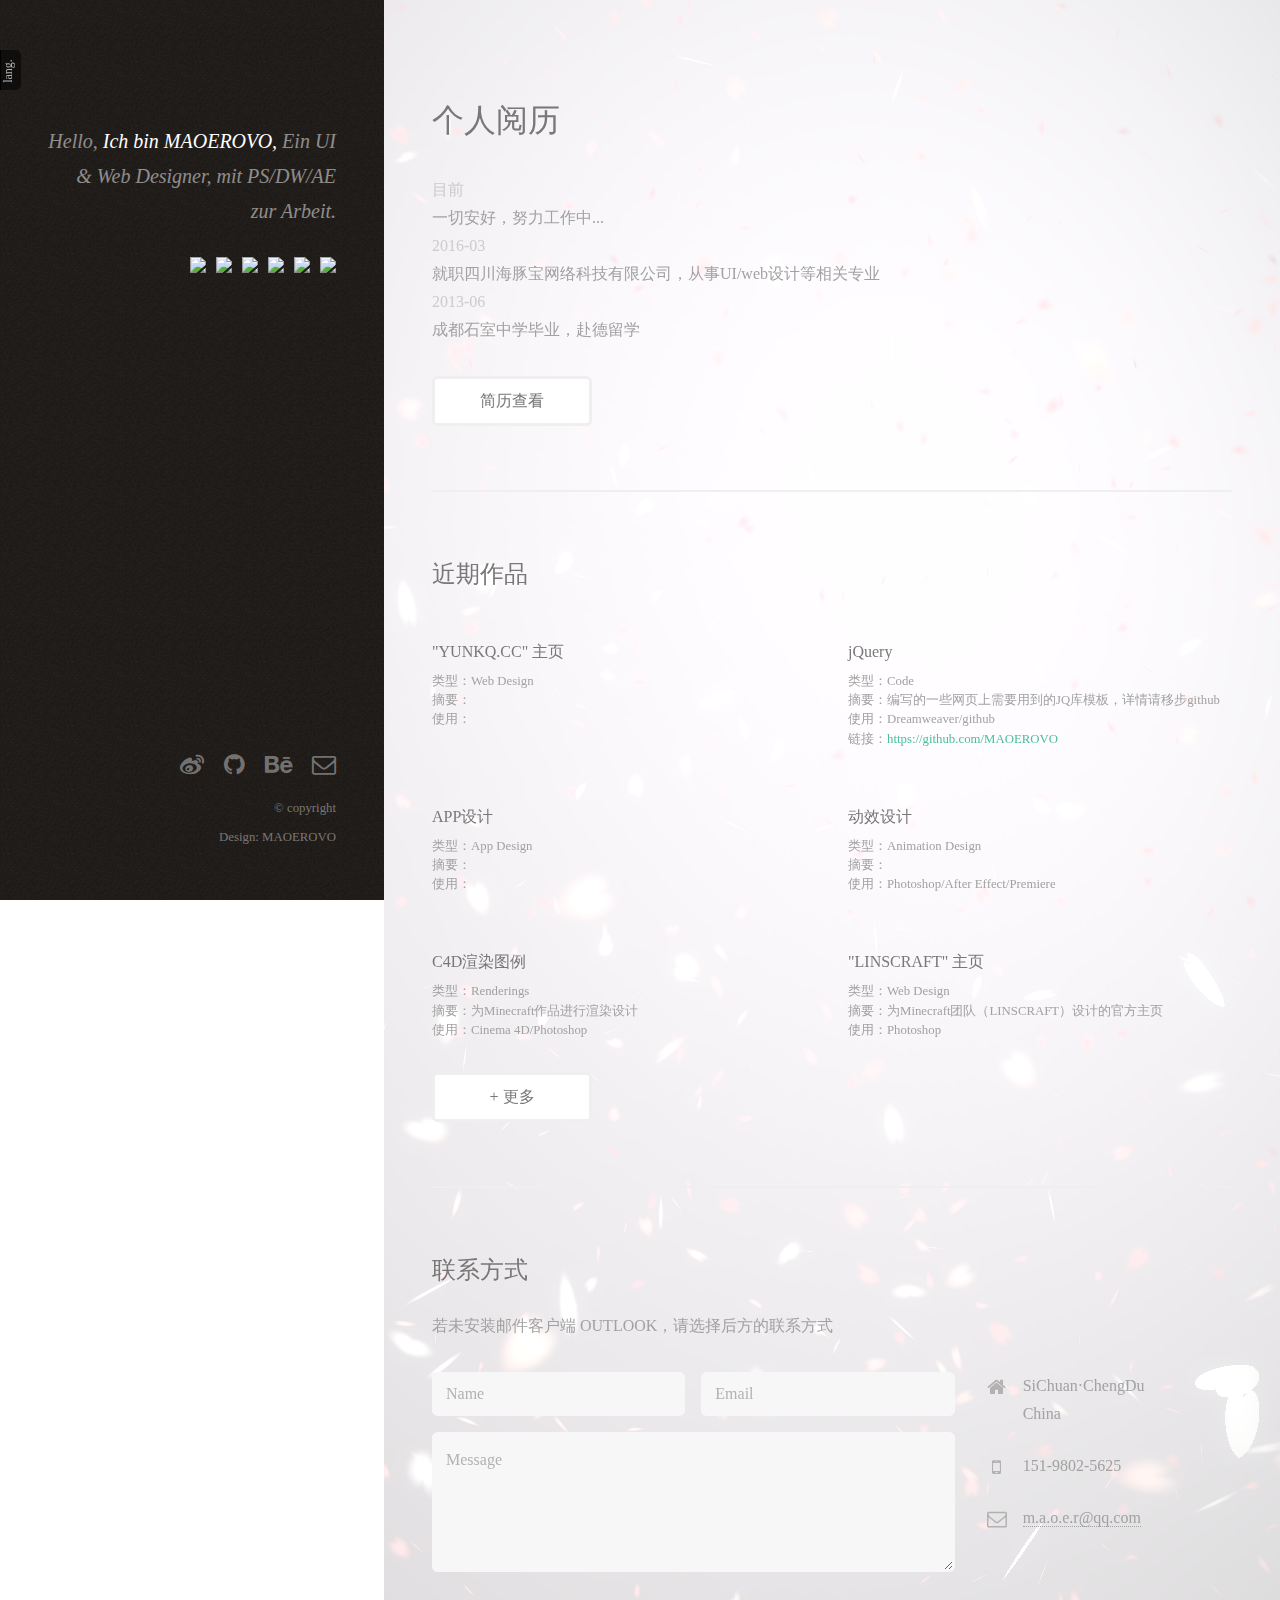
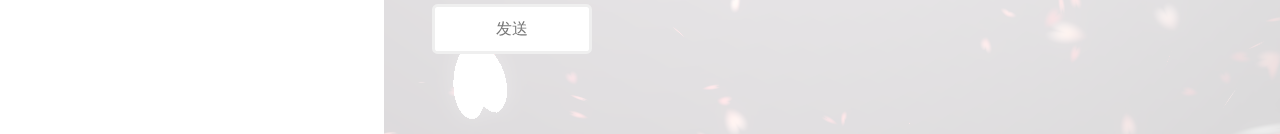
==== index.html @ 19d96850 "加入图片版本号" ====
<!DOCTYPE HTML>
<html>
	<head>
		<title>MAOEROVO</title>
        <meta http-equiv="Content-Type" content="text/html; charset=utf-8" />
        <meta name="description" content="Change OR Die" />
		<meta name="viewport" content="width=device-width, initial-scale=1" />
		<!--[if lte IE 8]><script src="assets/js/ie/html5shiv.js"></script><![endif]-->
		<link rel="stylesheet" href="assets/css/main.css" />
		<!--[if lte IE 8]><link rel="stylesheet" href="assets/css/ie8.css" /><![endif]-->
        <link href="images/favicon.ico" rel="shortcut icon" />

	</head>
	<body id="top">

		<!-- Header -->
			<header id="header" style=" z-index:999;">
				<div class="inner">
                	<div class="language">
                    	<ul>
                        	<li class="chinese"><a class="b-lang-CN">中</a></li>
                        	<li class="deutsch"><a class="b-lang-DE">En</a></li>
                            <p class="lang-p">lang.</p>
                        </ul>
                    </div>
					<a href="#" class="image avatar"><img src="http://omwgiovc7.bkt.clouddn.com/images/avatar.jpg?v=0506" alt="" /></a>
					<h1>
                    <i class="lang-DE">Hello,<br>
                    <strong>Ich bin MAOEROVO,</strong><br>
					Ein UI & Web Designer,<br>
					mit PS/DW/AE zur Arbeit.<br>
                    </i>
                    <i class="lang-CN">你好<br>
                    <strong>我是 MAOEROVO</strong><br>
					UI & Web 设计师<br>
					使用 PS/DW/AE 进行工作<br>
                    </i>
                    	<ul class="icon-ul">
                        	<li class="icon-C4D"><img height="22px" src="http://7xotiy.com1.z0.glb.clouddn.com/images/C4D.png"></li>
                        	<li class="icon-DW"><img height="22px" src="http://7xotiy.com1.z0.glb.clouddn.com/images/adobe_09.jpg"></li>
                        	<li class="icon-DW"><img height="22px" src="http://7xotiy.com1.z0.glb.clouddn.com/images/adobe_07.jpg"></li>
                        	<li class="icon-AE"><img height="22px" src="http://7xotiy.com1.z0.glb.clouddn.com/images/adobe_05.jpg"></li>
                        	<li class="icon-FL"><img height="22px" src="http://7xotiy.com1.z0.glb.clouddn.com/images/adobe_03.jpg"></li>
                        	<li class="icon-PS"><img height="22px" src="http://7xotiy.com1.z0.glb.clouddn.com/images/adobe_15.jpg"></li>
                        </ul>
                    </h1>
				</div>
			</header>

		<!-- Main -->
			<div id="main" style=" z-index:999; overflow:hidden;">
				<!-- One -->
					<section id="one">
						<header class="major">
							<h2>个人阅历</h2>
						</header>
						<p class="P_info"><time>目前</time><br>一切安好，努力工作中...<br><time>2016-03</time><br>就职四川海豚宝网络科技有限公司，从事UI/web设计等相关专业<br><time>2013-06</time><br>成都石室中学毕业，赴德留学</p>
						<ul class="actions">
							<li><a target="CViframe" href="CV/CV.html" class="button" id="CVbtn">简历查看</a></li>
						</ul>
					</section>

				<!-- Two -->
					<section id="two">
						<h2>近期作品</h2>
						<div class="row">
							<article class="6u 12u$(xsmall) work-item">
								<a href="http://omwgiovc7.bkt.clouddn.com/images/fulls/01.jpg?v=0506" class="image fit thumb"><img src="http://omwgiovc7.bkt.clouddn.com/images/thumbs/01.jpg?v=0506" alt="" /></a>
								<h3>"YUNKQ.CC" 主页</h3>
								<p>类型：Web Design</p><p>摘要：</p><p>使用：</p>
							</article>
							<article class="6u$ 12u$(xsmall) work-item">
								<a href="http://omwgiovc7.bkt.clouddn.com/images/fulls/02.jpg?v=0506" class="image fit thumb"><img src="http://omwgiovc7.bkt.clouddn.com/images/thumbs/02.jpg?v=0506" alt="" /></a>
								<h3>jQuery</h3>
								<p>类型：Code</p><p>摘要：编写的一些网页上需要用到的JQ库模板，详情请移步github</p><p>使用：Dreamweaver/github</p><p>链接：<a target="_blank" href="https://github.com/MAOEROVO" style="border:none;">https://github.com/MAOEROVO</a></p>
							</article>
							<article class="6u 12u$(xsmall) work-item">
								<a href="http://omwgiovc7.bkt.clouddn.com/images/fulls/03.jpg?v=0506" class="image fit thumb"><img src="http://omwgiovc7.bkt.clouddn.com/images/thumbs/03.jpg?v=0506" alt="" /></a>
								<h3>APP设计</h3>
								<p>类型：App Design</p><p>摘要：</p><p>使用：</p>
							</article>
							<article class="6u$ 12u$(xsmall) work-item">
								<a href="http://omwgiovc7.bkt.clouddn.com/images/fulls/04.jpg?v=0506" class="image fit thumb"><img src="http://omwgiovc7.bkt.clouddn.com/images/thumbs/04.gif?v=0506" alt="" /></a>
								<h3>动效设计</h3>
								<p>类型：Animation Design</p><p>摘要：</p><p>使用：Photoshop/After Effect/Premiere</p>
							</article>
							<article class="6u 12u$(xsmall) work-item">
								<a href="http://omwgiovc7.bkt.clouddn.com/images/fulls/05.jpg?v=0506" class="image fit thumb"><img src="http://omwgiovc7.bkt.clouddn.com/images/thumbs/05.jpg?v=0506" alt="" /></a>
								<h3>C4D渲染图例</h3>
								<p>类型：Renderings</p><p>摘要：为Minecraft作品进行渲染设计</p><p>使用：Cinema 4D/Photoshop</p>
							</article>
							<article class="6u$ 12u$(xsmall) work-item">
								<a href="http://omwgiovc7.bkt.clouddn.com/images/fulls/06.jpg?v=0506" class="image fit thumb"><img src="http://omwgiovc7.bkt.clouddn.com/images/thumbs/06.jpg?v=0506" alt="" /></a>
								<h3>"LINSCRAFT" 主页</h3>
								<p>类型：Web Design</p><p>摘要：为Minecraft团队（LINSCRAFT）设计的官方主页</p><p>使用：Photoshop</p>
							</article>
						</div>
						<ul class="actions">
							<li><a href="javascript:void(0)" onclick="javascript:alert('功能完善中...')" class="button">+&nbsp;更多</a></li>
						</ul>
					</section>

				<!-- Three -->
					<section id="three">
						<h2>联系方式</h2>
						<p>若未安装邮件客户端 OUTLOOK，请选择后方的联系方式</p>
						<div class="row">
							<div class="8u 12u$(small)">
								<form method="post" action="#">
									<div class="row uniform 50%">
										<div class="6u 12u$(xsmall)"><input type="text" name="name" id="name" placeholder="Name" /></div>
										<div class="6u$ 12u$(xsmall)"><input type="email" name="email" id="email" placeholder="Email" /></div>
										<div class="12u$"><textarea name="message" id="message" placeholder="Message" rows="4"></textarea></div>
									</div>
								</form>
								<ul class="actions">
									<li><input type="submit" onclick="javascript:alert('功能完善中...')" value="发送" /></li>
								</ul>
							</div>
							<div class="4u$ 12u$(small)">
								<ul class="labeled-icons">
									<li>
										<h3 class="icon fa-home"><span class="label">Address</span></h3>
										SiChuan·ChengDu<br />
										China
									</li>
									<li>
										<h3 class="icon fa-mobile"><span class="label">Phone</span></h3>
										151-9802-5625
									</li>
									<li>
										<h3 class="icon fa-envelope-o"><span class="label">Email</span></h3>
                                        <a target="_blank" href="http://mail.qq.com/cgi-bin/qm_share?t=qm_mailme&email=WmNtbm1uamtraBorK3Q5NTc" style="text-decoration:none;">m.a.o.e.r@qq.com</a>
									</li>
								</ul>
							</div>
						</div>
					</section>

				<!-- Four -->
				<!--
					<section id="four">
						<h2>Elements</h2>

						<section>
							<h4>Text</h4>
							<p>This is <b>bold</b> and this is <strong>strong</strong>. This is <i>italic</i> and this is <em>emphasized</em>.
							This is <sup>superscript</sup> text and this is <sub>subscript</sub> text.
							This is <u>underlined</u> and this is code: <code>for (;;) { ... }</code>. Finally, <a href="#">this is a link</a>.</p>
							<hr />
							<header>
								<h4>Heading with a Subtitle</h4>
								<p>Lorem ipsum dolor sit amet nullam id egestas urna aliquam</p>
							</header>
							<p>Nunc lacinia ante nunc ac lobortis. Interdum adipiscing gravida odio porttitor sem non mi integer non faucibus ornare mi ut ante amet placerat aliquet. Volutpat eu sed ante lacinia sapien lorem accumsan varius montes viverra nibh in adipiscing blandit tempus accumsan.</p>
							<header>
								<h5>Heading with a Subtitle</h5>
								<p>Lorem ipsum dolor sit amet nullam id egestas urna aliquam</p>
							</header>
							<p>Nunc lacinia ante nunc ac lobortis. Interdum adipiscing gravida odio porttitor sem non mi integer non faucibus ornare mi ut ante amet placerat aliquet. Volutpat eu sed ante lacinia sapien lorem accumsan varius montes viverra nibh in adipiscing blandit tempus accumsan.</p>
							<hr />
							<h2>Heading Level 2</h2>
							<h3>Heading Level 3</h3>
							<h4>Heading Level 4</h4>
							<h5>Heading Level 5</h5>
							<h6>Heading Level 6</h6>
							<hr />
							<h5>Blockquote</h5>
							<blockquote>Fringilla nisl. Donec accumsan interdum nisi, quis tincidunt felis sagittis eget tempus euismod. Vestibulum ante ipsum primis in faucibus vestibulum. Blandit adipiscing eu felis iaculis volutpat ac adipiscing accumsan faucibus. Vestibulum ante ipsum primis in faucibus lorem ipsum dolor sit amet nullam adipiscing eu felis.</blockquote>
							<h5>Preformatted</h5>
							<pre><code>i = 0;

while (!deck.isInOrder()) {
print 'Iteration ' + i;
deck.shuffle();
i++;
}

print 'It took ' + i + ' iterations to sort the deck.';</code></pre>
						</section>

						<section>
							<h4>Lists</h4>
							<div class="row">
								<div class="6u 12u$(xsmall)">
									<h5>Unordered</h5>
									<ul>
										<li>Dolor pulvinar etiam magna etiam.</li>
										<li>Sagittis adipiscing lorem eleifend.</li>
										<li>Felis enim feugiat dolore viverra.</li>
									</ul>
									<h5>Alternate</h5>
									<ul class="alt">
										<li>Dolor pulvinar etiam magna etiam.</li>
										<li>Sagittis adipiscing lorem eleifend.</li>
										<li>Felis enim feugiat dolore viverra.</li>
									</ul>
								</div>
								<div class="6u$ 12u$(xsmall)">
									<h5>Ordered</h5>
									<ol>
										<li>Dolor pulvinar etiam magna etiam.</li>
										<li>Etiam vel felis at lorem sed viverra.</li>
										<li>Felis enim feugiat dolore viverra.</li>
										<li>Dolor pulvinar etiam magna etiam.</li>
										<li>Etiam vel felis at lorem sed viverra.</li>
										<li>Felis enim feugiat dolore viverra.</li>
									</ol>
									<h5>Icons</h5>
									<ul class="icons">
										<li><a href="#" class="icon fa-twitter"><span class="label">Twitter</span></a></li>
										<li><a href="#" class="icon fa-facebook"><span class="label">Facebook</span></a></li>
										<li><a href="#" class="icon fa-instagram"><span class="label">Instagram</span></a></li>
										<li><a href="#" class="icon fa-github"><span class="label">Github</span></a></li>
										<li><a href="#" class="icon fa-dribbble"><span class="label">Dribbble</span></a></li>
										<li><a href="#" class="icon fa-tumblr"><span class="label">Tumblr</span></a></li>
									</ul>
								</div>
							</div>
							<h5>Actions</h5>
							<ul class="actions">
								<li><a href="#" class="button special">Default</a></li>
								<li><a href="#" class="button">Default</a></li>
							</ul>
							<ul class="actions small">
								<li><a href="#" class="button special small">Small</a></li>
								<li><a href="#" class="button small">Small</a></li>
							</ul>
							<div class="row">
								<div class="6u 12u$(small)">
									<ul class="actions vertical">
										<li><a href="#" class="button special">Default</a></li>
										<li><a href="#" class="button">Default</a></li>
									</ul>
								</div>
								<div class="6u$ 12u$(small)">
									<ul class="actions vertical small">
										<li><a href="#" class="button special small">Small</a></li>
										<li><a href="#" class="button small">Small</a></li>
									</ul>
								</div>
								<div class="6u 12u$(small)">
									<ul class="actions vertical">
										<li><a href="#" class="button special fit">Default</a></li>
										<li><a href="#" class="button fit">Default</a></li>
									</ul>
								</div>
								<div class="6u$ 12u$(small)">
									<ul class="actions vertical small">
										<li><a href="#" class="button special small fit">Small</a></li>
										<li><a href="#" class="button small fit">Small</a></li>
									</ul>
								</div>
							</div>
						</section>

						<section>
							<h4>Table</h4>
							<h5>Default</h5>
							<div class="table-wrapper">
								<table>
									<thead>
										<tr>
											<th>Name</th>
											<th>Description</th>
											<th>Price</th>
										</tr>
									</thead>
									<tbody>
										<tr>
											<td>Item One</td>
											<td>Ante turpis integer aliquet porttitor.</td>
											<td>29.99</td>
										</tr>
										<tr>
											<td>Item Two</td>
											<td>Vis ac commodo adipiscing arcu aliquet.</td>
											<td>19.99</td>
										</tr>
										<tr>
											<td>Item Three</td>
											<td> Morbi faucibus arcu accumsan lorem.</td>
											<td>29.99</td>
										</tr>
										<tr>
											<td>Item Four</td>
											<td>Vitae integer tempus condimentum.</td>
											<td>19.99</td>
										</tr>
										<tr>
											<td>Item Five</td>
											<td>Ante turpis integer aliquet porttitor.</td>
											<td>29.99</td>
										</tr>
									</tbody>
									<tfoot>
										<tr>
											<td colspan="2"></td>
											<td>100.00</td>
										</tr>
									</tfoot>
								</table>
							</div>

							<h5>Alternate</h5>
							<div class="table-wrapper">
								<table class="alt">
									<thead>
										<tr>
											<th>Name</th>
											<th>Description</th>
											<th>Price</th>
										</tr>
									</thead>
									<tbody>
										<tr>
											<td>Item One</td>
											<td>Ante turpis integer aliquet porttitor.</td>
											<td>29.99</td>
										</tr>
										<tr>
											<td>Item Two</td>
											<td>Vis ac commodo adipiscing arcu aliquet.</td>
											<td>19.99</td>
										</tr>
										<tr>
											<td>Item Three</td>
											<td> Morbi faucibus arcu accumsan lorem.</td>
											<td>29.99</td>
										</tr>
										<tr>
											<td>Item Four</td>
											<td>Vitae integer tempus condimentum.</td>
											<td>19.99</td>
										</tr>
										<tr>
											<td>Item Five</td>
											<td>Ante turpis integer aliquet porttitor.</td>
											<td>29.99</td>
										</tr>
									</tbody>
									<tfoot>
										<tr>
											<td colspan="2"></td>
											<td>100.00</td>
										</tr>
									</tfoot>
								</table>
							</div>
						</section>

						<section>
							<h4>Buttons</h4>
							<ul class="actions">
								<li><a href="#" class="button special">Special</a></li>
								<li><a href="#" class="button">Default</a></li>
							</ul>
							<ul class="actions">
								<li><a href="#" class="button big">Big</a></li>
								<li><a href="#" class="button">Default</a></li>
								<li><a href="#" class="button small">Small</a></li>
							</ul>
							<ul class="actions fit">
								<li><a href="#" class="button special fit">Fit</a></li>
								<li><a href="#" class="button fit">Fit</a></li>
							</ul>
							<ul class="actions fit small">
								<li><a href="#" class="button special fit small">Fit + Small</a></li>
								<li><a href="#" class="button fit small">Fit + Small</a></li>
							</ul>
							<ul class="actions">
								<li><a href="#" class="button special icon fa-download">Icon</a></li>
								<li><a href="#" class="button icon fa-download">Icon</a></li>
							</ul>
							<ul class="actions">
								<li><span class="button special disabled">Special</span></li>
								<li><span class="button disabled">Default</span></li>
							</ul>
						</section>

						<section>
							<h4>Form</h4>
							<form method="post" action="#">
								<div class="row uniform 50%">
									<div class="6u 12u$(xsmall)">
										<input type="text" name="demo-name" id="demo-name" value="" placeholder="Name" />
									</div>
									<div class="6u$ 12u$(xsmall)">
										<input type="email" name="demo-email" id="demo-email" value="" placeholder="Email" />
									</div>
									<div class="12u$">
										<div class="select-wrapper">
											<select name="demo-category" id="demo-category">
												<option value="">- Category -</option>
												<option value="1">Manufacturing</option>
												<option value="1">Shipping</option>
												<option value="1">Administration</option>
												<option value="1">Human Resources</option>
											</select>
										</div>
									</div>
									<div class="4u 12u$(small)">
										<input type="radio" id="demo-priority-low" name="demo-priority" checked>
										<label for="demo-priority-low">Low Priority</label>
									</div>
									<div class="4u 12u$(small)">
										<input type="radio" id="demo-priority-normal" name="demo-priority">
										<label for="demo-priority-normal">Normal Priority</label>
									</div>
									<div class="4u$ 12u(small)">
										<input type="radio" id="demo-priority-high" name="demo-priority">
										<label for="demo-priority-high">High Priority</label>
									</div>
									<div class="6u 12u$(small)">
										<input type="checkbox" id="demo-copy" name="demo-copy">
										<label for="demo-copy">Email me a copy of this message</label>
									</div>
									<div class="6u$ 12u$(small)">
										<input type="checkbox" id="demo-human" name="demo-human" checked>
										<label for="demo-human">I am a human and not a robot</label>
									</div>
									<div class="12u$">
										<textarea name="demo-message" id="demo-message" placeholder="Enter your message" rows="6"></textarea>
									</div>
									<div class="12u$">
										<ul class="actions">
											<li><input type="submit" value="Send Message" class="special" /></li>
											<li><input type="reset" value="Reset" /></li>
										</ul>
									</div>
								</div>
							</form>
						</section>

						<section>
							<h4>Image</h4>
							<h5>Fit</h5>
							<div class="box alt">
								<div class="row 50% uniform">
									<div class="12u$"><span class="image fit"><img src="images/fulls/05.jpg" alt="" /></span></div>
									<div class="4u"><span class="image fit"><img src="images/thumbs/01.jpg" alt="" /></span></div>
									<div class="4u"><span class="image fit"><img src="images/thumbs/02.jpg" alt="" /></span></div>
									<div class="4u$"><span class="image fit"><img src="images/thumbs/03.jpg" alt="" /></span></div>
									<div class="4u"><span class="image fit"><img src="images/thumbs/04.jpg" alt="" /></span></div>
									<div class="4u"><span class="image fit"><img src="images/thumbs/05.jpg" alt="" /></span></div>
									<div class="4u$"><span class="image fit"><img src="images/thumbs/06.jpg" alt="" /></span></div>
									<div class="4u"><span class="image fit"><img src="images/thumbs/03.jpg" alt="" /></span></div>
									<div class="4u"><span class="image fit"><img src="images/thumbs/02.jpg" alt="" /></span></div>
									<div class="4u$"><span class="image fit"><img src="images/thumbs/01.jpg" alt="" /></span></div>
								</div>
							</div>
							<h5>Left &amp; Right</h5>
							<p><span class="image left"><img src="images/avatar.jpg" alt="" /></span>Fringilla nisl. Donec accumsan interdum nisi, quis tincidunt felis sagittis eget. tempus euismod. Vestibulum ante ipsum primis in faucibus vestibulum. Blandit adipiscing eu felis iaculis volutpat ac adipiscing accumsan eu faucibus. Integer ac pellentesque praesent tincidunt felis sagittis eget. tempus euismod. Vestibulum ante ipsum primis in faucibus vestibulum. Blandit adipiscing eu felis iaculis volutpat ac adipiscing accumsan eu faucibus. Integer ac pellentesque praesent. Donec accumsan interdum nisi, quis tincidunt felis sagittis eget. tempus euismod. Vestibulum ante ipsum primis in faucibus vestibulum. Blandit adipiscing eu felis iaculis volutpat ac adipiscing accumsan eu faucibus. Integer ac pellentesque praesent tincidunt felis sagittis eget. tempus euismod. Vestibulum ante ipsum primis in faucibus vestibulum. Blandit adipiscing eu felis iaculis volutpat ac adipiscing accumsan eu faucibus. Integer ac pellentesque praesent.</p>
							<p><span class="image right"><img src="images/avatar.jpg" alt="" /></span>Fringilla nisl. Donec accumsan interdum nisi, quis tincidunt felis sagittis eget. tempus euismod. Vestibulum ante ipsum primis in faucibus vestibulum. Blandit adipiscing eu felis iaculis volutpat ac adipiscing accumsan eu faucibus. Integer ac pellentesque praesent tincidunt felis sagittis eget. tempus euismod. Vestibulum ante ipsum primis in faucibus vestibulum. Blandit adipiscing eu felis iaculis volutpat ac adipiscing accumsan eu faucibus. Integer ac pellentesque praesent. Donec accumsan interdum nisi, quis tincidunt felis sagittis eget. tempus euismod. Vestibulum ante ipsum primis in faucibus vestibulum. Blandit adipiscing eu felis iaculis volutpat ac adipiscing accumsan eu faucibus. Integer ac pellentesque praesent tincidunt felis sagittis eget. tempus euismod. Vestibulum ante ipsum primis in faucibus vestibulum. Blandit adipiscing eu felis iaculis volutpat ac adipiscing accumsan eu faucibus. Integer ac pellentesque praesent.</p>
						</section>

					</section>
				-->
				<canvas id="sakura" style=" opacity:0.2; position:fixed; top:0; left:0; z-index:-50"></canvas>            
			</div>

		<!-- Footer -->
			<footer id="footer">
				<div class="inner">
					<ul class="icons">
						<li><a target="_blank" href="http://weibo.com/maoerovo?from=profile&wvr=6&is_all=1" class="icon fa-weibo"><span class="label">Twitter</span></a></li>
						<li><a target="_blank" href="https://github.com/MAOEROVO" class="icon fa-github"><span class="label">Github</span></a></li>
						<li><a target="_blank" href="https://www.behance.net/maoer_OvO" class="icon fa-behance"><span class="label">Behance</span></a></li>
						<li><a target="_blank" href="http://mail.qq.com/cgi-bin/qm_share?t=qm_mailme&email=WmNtbm1uamtraBorK3Q5NTc" class="icon fa-envelope-o"><span class="label">Email</span></a></li>
					</ul>
					<ul class="copyright">
						<li>&copy; copyright</li><li>Design: MAOEROVO</li>
					</ul>
				</div>
			</footer>
            
       	<!-- CV -->
            <div id="CV" style=" display:none; position:fixed; overflow:hidden; top:0; left:50%; transform:translateX(-50%); height:100%;; width:1288px; z-index:-9999998;">
           		<iframe name="CViframe" style=" width:1288px; height:100%; overflow:hidden;"></iframe>
            </div>
			<div id="blackboard" style=" display:none; width:100%; height:100%; position:fixed; left:0px; top:0px; background:rgba(0,0,0,0.8); z-index:9999997"></div>
			<a id="CVclose" class="fa fa-close" style=" display:none; position:fixed; right:10px; top:10px; height:40px; width:40px; font-size:36px; z-index:9999999; cursor:pointer; border:none;"></a>
            
<script src="js/jquery.min.js"></script>
<!-- sakura shader -->
<script id="sakura_point_vsh" type="x-shader/x_vertex">
//樱花
uniform mat4 uProjection;
uniform mat4 uModelview;
uniform vec3 uResolution;
uniform vec3 uOffset;
uniform vec3 uDOF;  //x:focus distance, y:focus radius, z:max radius
uniform vec3 uFade; //x:start distance, y:half distance, z:near fade start

attribute vec3 aPosition;
attribute vec3 aEuler;
attribute vec2 aMisc; //x:size, y:fade

varying vec3 pposition;
varying float psize;
varying float palpha;
varying float pdist;

//varying mat3 rotMat;
varying vec3 normX;
varying vec3 normY;
varying vec3 normZ;
varying vec3 normal;

varying float diffuse;
varying float specular;
varying float rstop;
varying float distancefade;

void main(void) {
    // Projection is based on vertical angle
    vec4 pos = uModelview * vec4(aPosition + uOffset, 1.0);
    gl_Position = uProjection * pos;
    gl_PointSize = aMisc.x * uProjection[1][1] / -pos.z * uResolution.y * 0.5;

    pposition = pos.xyz;
    psize = aMisc.x;
    pdist = length(pos.xyz);
    palpha = smoothstep(0.0, 1.0, (pdist - 0.1) / uFade.z);

    vec3 elrsn = sin(aEuler);
    vec3 elrcs = cos(aEuler);
    mat3 rotx = mat3(
        1.0, 0.0, 0.0,
        0.0, elrcs.x, elrsn.x,
        0.0, -elrsn.x, elrcs.x
    );
    mat3 roty = mat3(
        elrcs.y, 0.0, -elrsn.y,
        0.0, 1.0, 0.0,
        elrsn.y, 0.0, elrcs.y
    );
    mat3 rotz = mat3(
        elrcs.z, elrsn.z, 0.0, 
        -elrsn.z, elrcs.z, 0.0,
        0.0, 0.0, 1.0
    );
    mat3 rotmat = rotx * roty * rotz;
    normal = rotmat[2];

    mat3 trrotm = mat3(
        rotmat[0][0], rotmat[1][0], rotmat[2][0],
        rotmat[0][1], rotmat[1][1], rotmat[2][1],
        rotmat[0][2], rotmat[1][2], rotmat[2][2]
    );
    normX = trrotm[0];
    normY = trrotm[1];
    normZ = trrotm[2];

    const vec3 lit = vec3(0.6917144638660746, 0.6917144638660746, -0.20751433915982237);

    float tmpdfs = dot(lit, normal);
    if(tmpdfs < 0.0) {
        normal = -normal;
        tmpdfs = dot(lit, normal);
    }
    diffuse = 0.4 + tmpdfs;

    vec3 eyev = normalize(-pos.xyz);
    if(dot(eyev, normal) > 0.0) {
        vec3 hv = normalize(eyev + lit);
        specular = pow(max(dot(hv, normal), 0.0), 20.0);
    }
    else {
        specular = 0.0;
    }

    rstop = clamp((abs(pdist - uDOF.x) - uDOF.y) / uDOF.z, 0.0, 1.0);
    rstop = pow(rstop, 0.5);
    //-0.69315 = ln(0.5)
    distancefade = min(1.0, exp((uFade.x - pdist) * 0.69315 / uFade.y));
}
</script>
<script id="sakura_point_fsh" type="x-shader/x_fragment">
#ifdef GL_ES
//precision mediump float;
precision highp float;
#endif

uniform vec3 uDOF;  //x:focus distance, y:focus radius, z:max radius
uniform vec3 uFade; //x:start distance, y:half distance, z:near fade start

const vec3 fadeCol = vec3(0.08, 0.03, 0.06);

varying vec3 pposition;
varying float psize;
varying float palpha;
varying float pdist;

//varying mat3 rotMat;
varying vec3 normX;
varying vec3 normY;
varying vec3 normZ;
varying vec3 normal;

varying float diffuse;
varying float specular;
varying float rstop;
varying float distancefade;

float ellipse(vec2 p, vec2 o, vec2 r) {
    vec2 lp = (p - o) / r;
    return length(lp) - 1.0;
}

void main(void) {
    vec3 p = vec3(gl_PointCoord - vec2(0.5, 0.5), 0.0) * 2.0;
    vec3 d = vec3(0.0, 0.0, -1.0);
    float nd = normZ.z; //dot(-normZ, d);
    if(abs(nd) < 0.0001) discard;

    float np = dot(normZ, p);
    vec3 tp = p + d * np / nd;
    vec2 coord = vec2(dot(normX, tp), dot(normY, tp));

    //angle = 15 degree
    const float flwrsn = 0.28819045102521;
    const float flwrcs = 0.965925826289068;
    mat2 flwrm = mat2(flwrcs, -flwrsn, flwrsn, flwrcs);
    vec2 flwrp = vec2(abs(coord.x), coord.y) * flwrm;

    float r;
    if(flwrp.x < 0.0) {
        r = ellipse(flwrp, vec2(0.065, 0.024) * 0.5, vec2(0.36, 0.96) * 0.5);
    }
    else {
        r = ellipse(flwrp, vec2(0.065, 0.024) * 0.5, vec2(0.58, 0.96) * 0.5);
    }

    if(r > rstop) discard;
	//花瓣颜色
    vec3 col = mix(vec3(1.0, 0.9, 0.75), vec3(1.0, 0.9, 0.87), r);
    float grady = mix(0.0, 1.0, pow(coord.y * 0.5 + 0.5, 0.35));
    col *= vec3(3.0, grady, grady);
    col *= mix(0.9, 1.0, pow(abs(coord.x), 1.0));
    col = col * diffuse + specular;

    col = mix(fadeCol, col, distancefade);

    float alpha = (rstop > 0.001)? (0.5 - r / (rstop * 2.0)) : 1.0;
    alpha = smoothstep(0.0, 1.0, alpha) * palpha;

    gl_FragColor = vec4(col * 3.0, alpha);
}
</script>
<!-- effects -->
<script id="fx_common_vsh" type="x-shader/x_vertex">
uniform vec3 uResolution;
attribute vec2 aPosition;

varying vec2 texCoord;
varying vec2 screenCoord;

void main(void) {
    gl_Position = vec4(aPosition, 0.0, 1.0);
    texCoord = aPosition.xy * 0.5 + vec2(0.5, 0.5);
    screenCoord = aPosition.xy * vec2(uResolution.z, 1.0);
}
</script>
<script id="bg_fsh" type="x-shader/x_fragment">
#ifdef GL_ES
//precision mediump float;
precision highp float;
#endif

uniform vec2 uTimes;

varying vec2 texCoord;
varying vec2 screenCoord;

void main(void) {
    vec3 col;
    float c;
    vec2 tmpv = texCoord * vec2(0.8, 1.0) - vec2(0.95, 1.0);
    c = exp(-pow(length(tmpv) * 1.2, 2.0));
    col = mix(vec3(0.05, 0.0, 0.03), vec3(0.96,0.91, 1.0) * 1.5, c);
    gl_FragColor = vec4(col * 0.5, 1.0);
}
</script>
<script id="fx_brightbuf_fsh" type="x-shader/x_fragment">
#ifdef GL_ES
//precision mediump float;
precision highp float;
#endif
uniform sampler2D uSrc;
uniform vec2 uDelta;

varying vec2 texCoord;
varying vec2 screenCoord;

void main(void) {
    vec4 col = texture2D(uSrc, texCoord);
    gl_FragColor = vec4(col.rgb * 2.0 - vec3(0.5), 1.0);
}
</script>
<script id="fx_dirblur_r4_fsh" type="x-shader/x_fragment">
#ifdef GL_ES
//precision mediump float;
precision highp float;
#endif
uniform sampler2D uSrc;
uniform vec2 uDelta;
uniform vec4 uBlurDir; //dir(x, y), stride(z, w)

varying vec2 texCoord;
varying vec2 screenCoord;

void main(void) {
    vec4 col = texture2D(uSrc, texCoord);
    col = col + texture2D(uSrc, texCoord + uBlurDir.xy * uDelta);
    col = col + texture2D(uSrc, texCoord - uBlurDir.xy * uDelta);
    col = col + texture2D(uSrc, texCoord + (uBlurDir.xy + uBlurDir.zw) * uDelta);
    col = col + texture2D(uSrc, texCoord - (uBlurDir.xy + uBlurDir.zw) * uDelta);
    gl_FragColor = col / 7.5;
}
</script>
<!-- effect fragment shader template -->
<script id="fx_common_fsh" type="x-shader/x_fragment">
#ifdef GL_ES
//precision mediump float;
precision highp float;
#endif
uniform sampler2D uSrc;
uniform vec2 uDelta;

varying vec2 texCoord;
varying vec2 screenCoord;

void main(void) {
    gl_FragColor = texture2D(uSrc, texCoord);
}
</script>
<!-- post processing -->
<script id="pp_final_vsh" type="x-shader/x_vertex">
uniform vec3 uResolution;
attribute vec2 aPosition;
varying vec2 texCoord;
varying vec2 screenCoord;
void main(void) {
    gl_Position = vec4(aPosition, 0.0, 1.0);
    texCoord = aPosition.xy * 0.5 + vec2(0.5, 0.5);
    screenCoord = aPosition.xy * vec2(uResolution.z, 1.0);
}
</script>
<script id="pp_final_fsh" type="x-shader/x_fragment">
#ifdef GL_ES
//precision mediump float;
precision highp float;
#endif
uniform sampler2D uSrc;
uniform sampler2D uBloom;
uniform vec2 uDelta;
varying vec2 texCoord;
varying vec2 screenCoord;
void main(void) {
    vec4 srccol = texture2D(uSrc, texCoord) * 2.0;
    vec4 bloomcol = texture2D(uBloom, texCoord);
    vec4 col;
    col = srccol + bloomcol * (vec4(1.0) + srccol);
    col *= smoothstep(1.0, 0.0, pow(length((texCoord - vec2(0.5)) * 2.0), 1.2) * 0.5);
    col = pow(col, vec4(0.45454545454545)); //(1.0 / 2.2)

    gl_FragColor = vec4(col.rgb, 1.0);
    gl_FragColor.a = 1.0;
}
</script>
  <script src="js/index.js"></script>

		<!-- Scripts -->
			<script src="assets/js/jquery.poptrox.min.js"></script>
			<script src="assets/js/skel.min.js"></script>
			<script src="assets/js/util.js"></script>
			<!--[if lte IE 8]><script src="assets/js/ie/respond.min.js"></script><![endif]-->
			<script src="assets/js/main.js"></script>
			<script src="js/language.js"></script>
			<script src="js/CV.js"></script>
</body>
</html>
---- assets/css/main.css ----
@import url("font-awesome.min.css");
@import url("https://fonts.googleapis.com/css?family=Source+Sans+Pro:400,400italic");

/*
	Strata by HTML5 UP
	html5up.net | @ajlkn
	Free for personal and commercial use under the CCA 3.0 license (html5up.net/license)
*/

/* Reset */

	html, body, div, span, applet, object, iframe, h1, h2, h3, h4, h5, h6, p, blockquote, pre, a, abbr, acronym, address, big, cite, code, del, dfn, em, img, ins, kbd, q, s, samp, small, strike, strong, sub, sup, tt, var, b, u, i, center, dl, dt, dd, ol, ul, li, fieldset, form, label, legend, table, caption, tbody, tfoot, thead, tr, th, td, article, aside, canvas, details, embed, figure, figcaption, footer, header, hgroup, menu, nav, output, ruby, section, summary, time, mark, audio, video{
		margin: 0;
		padding: 0;
		border: 0;
		font-size: 100%;
		font: inherit;
		vertical-align: baseline;
		font-family:"微软雅黑";
	}

	article, aside, details, figcaption, figure, footer, header, hgroup, menu, nav, section {
		display: block;
	}

	body {
		line-height: 1;
	}

	ol, ul {
		list-style: none;
	}

	blockquote, q {
		quotes: none;
	}

	blockquote:before, blockquote:after, q:before, q:after {
		content: '';
		content: none;
	}

	table {
		border-collapse: collapse;
		border-spacing: 0;
	}

	body {
		-webkit-text-size-adjust: none;
	}

/* Box Model */

	*, *:before, *:after {
		-moz-box-sizing: border-box;
		-webkit-box-sizing: border-box;
		box-sizing: border-box;
	}

/* Containers */

	.container {
		margin-left: auto;
		margin-right: auto;
	}

	.container.\31 25\25 {
		width: 100%;
		max-width: 1200px;
		min-width: 960px;
	}

	.container.\37 5\25 {
		width: 720px;
	}

	.container.\35 0\25 {
		width: 480px;
	}

	.container.\32 5\25 {
		width: 240px;
	}

	.container {
		width: 960px;
	}

	@media screen and (max-width: 1800px) {

		.container.\31 25\25 {
			width: 100%;
			max-width: 1200px;
			min-width: 960px;
		}

		.container.\37 5\25 {
			width: 720px;
		}

		.container.\35 0\25 {
			width: 480px;
		}

		.container.\32 5\25 {
			width: 240px;
		}

		.container {
			width: 960px;
		}

	}

	@media screen and (max-width: 1280px) {

		.container.\31 25\25 {
			width: 100%;
			max-width: 1200px;
			min-width: 960px;
		}

		.container.\37 5\25 {
			width: 720px;
		}

		.container.\35 0\25 {
			width: 480px;
		}

		.container.\32 5\25 {
			width: 240px;
		}

		.container {
			width: 960px;
		}

	}

	@media screen and (max-width: 980px) {

		.container.\31 25\25 {
			width: 100%;
			max-width: 1200px;
			min-width: 960px;
		}

		.container.\37 5\25 {
			width: 720px;
		}

		.container.\35 0\25 {
			width: 480px;
		}

		.container.\32 5\25 {
			width: 240px;
		}

		.container {
			width: 960px;
		}

	}

	@media screen and (max-width: 736px) {

		.container.\31 25\25 {
			width: 100%;
			max-width: 1200px;
			min-width: 960px;
		}

		.container.\37 5\25 {
			width: 720px;
		}

		.container.\35 0\25 {
			width: 480px;
		}

		.container.\32 5\25 {
			width: 240px;
		}

		.container {
			width: 960px;
		}

	}

	@media screen and (max-width: 480px) {

		.container.\31 25\25 {
			width: 100%;
			max-width: 1200px;
			min-width: 960px;
		}

		.container.\37 5\25 {
			width: 720px;
		}

		.container.\35 0\25 {
			width: 480px;
		}

		.container.\32 5\25 {
			width: 240px;
		}

		.container {
			width: 960px;
		}

	}

/* Grid */

	.row {
		border-bottom: solid 1px transparent;
		-moz-box-sizing: border-box;
		-webkit-box-sizing: border-box;
		box-sizing: border-box;
	}

	.row > * {
		float: left;
		-moz-box-sizing: border-box;
		-webkit-box-sizing: border-box;
		box-sizing: border-box;
	}
	.row article>p{ text-indent:-3em; padding-left:3em;}

	.row:after, .row:before {
		content: '';
		display: block;
		clear: both;
		height: 0;
	}

	.row.uniform > * > :first-child {
		margin-top: 0;
	}

	.row.uniform > * > :last-child {
		margin-bottom: 0;
	}

	.row.\30 \25 > * {
		padding: 0 0 0 0em;
	}

	.row.\30 \25 {
		margin: 0 0 -1px 0em;
	}

	.row.uniform.\30 \25 > * {
		padding: 0em 0 0 0em;
	}

	.row.uniform.\30 \25 {
		margin: 0em 0 -1px 0em;
	}

	.row > * {
		padding: 0 0 0 2.5em;
	}

	.row {
		margin: 0 0 -1px -2.5em;
	}

	.row.uniform > * {
		padding: 2.5em 0 0 2.5em;
	}

	.row.uniform {
		margin: -2.5em 0 -1px -2.5em;
	}

	.row.\32 00\25 > * {
		padding: 0 0 0 5em;
	}

	.row.\32 00\25 {
		margin: 0 0 -1px -5em;
	}

	.row.uniform.\32 00\25 > * {
		padding: 5em 0 0 5em;
	}

	.row.uniform.\32 00\25 {
		margin: -5em 0 -1px -5em;
	}

	.row.\31 50\25 > * {
		padding: 0 0 0 3.75em;
	}

	.row.\31 50\25 {
		margin: 0 0 -1px -3.75em;
	}

	.row.uniform.\31 50\25 > * {
		padding: 3.75em 0 0 3.75em;
	}

	.row.uniform.\31 50\25 {
		margin: -3.75em 0 -1px -3.75em;
	}

	.row.\35 0\25 > * {
		padding: 0 0 0 1.25em;
	}

	.row.\35 0\25 {
		margin: 0 0 -1px -1.25em;
	}

	.row.uniform.\35 0\25 > * {
		padding: 1.25em 0 0 1.25em;
	}

	.row.uniform.\35 0\25 {
		margin: -1.25em 0 -1px -1.25em;
	}

	.row.\32 5\25 > * {
		padding: 0 0 0 0.625em;
	}

	.row.\32 5\25 {
		margin: 0 0 -1px -0.625em;
	}

	.row.uniform.\32 5\25 > * {
		padding: 0.625em 0 0 0.625em;
	}

	.row.uniform.\32 5\25 {
		margin: -0.625em 0 -1px -0.625em;
	}

	.\31 2u, .\31 2u\24 {
		width: 100%;
		clear: none;
		margin-left: 0;
	}

	.\31 1u, .\31 1u\24 {
		width: 91.6666666667%;
		clear: none;
		margin-left: 0;
	}

	.\31 0u, .\31 0u\24 {
		width: 83.3333333333%;
		clear: none;
		margin-left: 0;
	}

	.\39 u, .\39 u\24 {
		width: 75%;
		clear: none;
		margin-left: 0;
	}

	.\38 u, .\38 u\24 {
		width: 66.6666666667%;
		clear: none;
		margin-left: 0;
	}

	.\37 u, .\37 u\24 {
		width: 58.3333333333%;
		clear: none;
		margin-left: 0;
	}

	.\36 u, .\36 u\24 {
		width: 50%;
		clear: none;
		margin-left: 0;
	}

	.\35 u, .\35 u\24 {
		width: 41.6666666667%;
		clear: none;
		margin-left: 0;
	}

	.\34 u, .\34 u\24 {
		width: 33.3333333333%;
		clear: none;
		margin-left: 0;
	}

	.\33 u, .\33 u\24 {
		width: 25%;
		clear: none;
		margin-left: 0;
	}

	.\32 u, .\32 u\24 {
		width: 16.6666666667%;
		clear: none;
		margin-left: 0;
	}

	.\31 u, .\31 u\24 {
		width: 8.3333333333%;
		clear: none;
		margin-left: 0;
	}

	.\31 2u\24 + *,
	.\31 1u\24 + *,
	.\31 0u\24 + *,
	.\39 u\24 + *,
	.\38 u\24 + *,
	.\37 u\24 + *,
	.\36 u\24 + *,
	.\35 u\24 + *,
	.\34 u\24 + *,
	.\33 u\24 + *,
	.\32 u\24 + *,
	.\31 u\24 + * {
		clear: left;
	}

	.\-11u {
		margin-left: 91.66667%;
	}

	.\-10u {
		margin-left: 83.33333%;
	}

	.\-9u {
		margin-left: 75%;
	}

	.\-8u {
		margin-left: 66.66667%;
	}

	.\-7u {
		margin-left: 58.33333%;
	}

	.\-6u {
		margin-left: 50%;
	}

	.\-5u {
		margin-left: 41.66667%;
	}

	.\-4u {
		margin-left: 33.33333%;
	}

	.\-3u {
		margin-left: 25%;
	}

	.\-2u {
		margin-left: 16.66667%;
	}

	.\-1u {
		margin-left: 8.33333%;
	}

	@media screen and (max-width: 1800px) {

		.row > * {
			padding: 0 0 0 2.5em;
		}

		.row {
			margin: 0 0 -1px -2.5em;
		}

		.row.uniform > * {
			padding: 2.5em 0 0 2.5em;
		}

		.row.uniform {
			margin: -2.5em 0 -1px -2.5em;
		}

		.row.\32 00\25 > * {
			padding: 0 0 0 5em;
		}

		.row.\32 00\25 {
			margin: 0 0 -1px -5em;
		}

		.row.uniform.\32 00\25 > * {
			padding: 5em 0 0 5em;
		}

		.row.uniform.\32 00\25 {
			margin: -5em 0 -1px -5em;
		}

		.row.\31 50\25 > * {
			padding: 0 0 0 3.75em;
		}

		.row.\31 50\25 {
			margin: 0 0 -1px -3.75em;
		}

		.row.uniform.\31 50\25 > * {
			padding: 3.75em 0 0 3.75em;
		}

		.row.uniform.\31 50\25 {
			margin: -3.75em 0 -1px -3.75em;
		}

		.row.\35 0\25 > * {
			padding: 0 0 0 1.25em;
		}

		.row.\35 0\25 {
			margin: 0 0 -1px -1.25em;
		}

		.row.uniform.\35 0\25 > * {
			padding: 1.25em 0 0 1.25em;
		}

		.row.uniform.\35 0\25 {
			margin: -1.25em 0 -1px -1.25em;
		}

		.row.\32 5\25 > * {
			padding: 0 0 0 0.625em;
		}

		.row.\32 5\25 {
			margin: 0 0 -1px -0.625em;
		}

		.row.uniform.\32 5\25 > * {
			padding: 0.625em 0 0 0.625em;
		}

		.row.uniform.\32 5\25 {
			margin: -0.625em 0 -1px -0.625em;
		}

		.\31 2u\28xlarge\29, .\31 2u\24\28xlarge\29 {
			width: 100%;
			clear: none;
			margin-left: 0;
		}

		.\31 1u\28xlarge\29, .\31 1u\24\28xlarge\29 {
			width: 91.6666666667%;
			clear: none;
			margin-left: 0;
		}

		.\31 0u\28xlarge\29, .\31 0u\24\28xlarge\29 {
			width: 83.3333333333%;
			clear: none;
			margin-left: 0;
		}

		.\39 u\28xlarge\29, .\39 u\24\28xlarge\29 {
			width: 75%;
			clear: none;
			margin-left: 0;
		}

		.\38 u\28xlarge\29, .\38 u\24\28xlarge\29 {
			width: 66.6666666667%;
			clear: none;
			margin-left: 0;
		}

		.\37 u\28xlarge\29, .\37 u\24\28xlarge\29 {
			width: 58.3333333333%;
			clear: none;
			margin-left: 0;
		}

		.\36 u\28xlarge\29, .\36 u\24\28xlarge\29 {
			width: 50%;
			clear: none;
			margin-left: 0;
		}

		.\35 u\28xlarge\29, .\35 u\24\28xlarge\29 {
			width: 41.6666666667%;
			clear: none;
			margin-left: 0;
		}

		.\34 u\28xlarge\29, .\34 u\24\28xlarge\29 {
			width: 33.3333333333%;
			clear: none;
			margin-left: 0;
		}

		.\33 u\28xlarge\29, .\33 u\24\28xlarge\29 {
			width: 25%;
			clear: none;
			margin-left: 0;
		}

		.\32 u\28xlarge\29, .\32 u\24\28xlarge\29 {
			width: 16.6666666667%;
			clear: none;
			margin-left: 0;
		}

		.\31 u\28xlarge\29, .\31 u\24\28xlarge\29 {
			width: 8.3333333333%;
			clear: none;
			margin-left: 0;
		}

		.\31 2u\24\28xlarge\29 + *,
		.\31 1u\24\28xlarge\29 + *,
		.\31 0u\24\28xlarge\29 + *,
		.\39 u\24\28xlarge\29 + *,
		.\38 u\24\28xlarge\29 + *,
		.\37 u\24\28xlarge\29 + *,
		.\36 u\24\28xlarge\29 + *,
		.\35 u\24\28xlarge\29 + *,
		.\34 u\24\28xlarge\29 + *,
		.\33 u\24\28xlarge\29 + *,
		.\32 u\24\28xlarge\29 + *,
		.\31 u\24\28xlarge\29 + * {
			clear: left;
		}

		.\-11u\28xlarge\29 {
			margin-left: 91.66667%;
		}

		.\-10u\28xlarge\29 {
			margin-left: 83.33333%;
		}

		.\-9u\28xlarge\29 {
			margin-left: 75%;
		}

		.\-8u\28xlarge\29 {
			margin-left: 66.66667%;
		}

		.\-7u\28xlarge\29 {
			margin-left: 58.33333%;
		}

		.\-6u\28xlarge\29 {
			margin-left: 50%;
		}

		.\-5u\28xlarge\29 {
			margin-left: 41.66667%;
		}

		.\-4u\28xlarge\29 {
			margin-left: 33.33333%;
		}

		.\-3u\28xlarge\29 {
			margin-left: 25%;
		}

		.\-2u\28xlarge\29 {
			margin-left: 16.66667%;
		}

		.\-1u\28xlarge\29 {
			margin-left: 8.33333%;
		}

	}

	@media screen and (max-width: 1280px) {

		.row > * {
			padding: 0 0 0 2em;
		}

		.row {
			margin: 0 0 -1px -2em;
		}

		.row.uniform > * {
			padding: 2em 0 0 2em;
		}

		.row.uniform {
			margin: -2em 0 -1px -2em;
		}

		.row.\32 00\25 > * {
			padding: 0 0 0 4em;
		}

		.row.\32 00\25 {
			margin: 0 0 -1px -4em;
		}

		.row.uniform.\32 00\25 > * {
			padding: 4em 0 0 4em;
		}

		.row.uniform.\32 00\25 {
			margin: -4em 0 -1px -4em;
		}

		.row.\31 50\25 > * {
			padding: 0 0 0 3em;
		}

		.row.\31 50\25 {
			margin: 0 0 -1px -3em;
		}

		.row.uniform.\31 50\25 > * {
			padding: 3em 0 0 3em;
		}

		.row.uniform.\31 50\25 {
			margin: -3em 0 -1px -3em;
		}

		.row.\35 0\25 > * {
			padding: 0 0 0 1em;
		}

		.row.\35 0\25 {
			margin: 0 0 -1px -1em;
		}

		.row.uniform.\35 0\25 > * {
			padding: 1em 0 0 1em;
		}

		.row.uniform.\35 0\25 {
			margin: -1em 0 -1px -1em;
		}

		.row.\32 5\25 > * {
			padding: 0 0 0 0.5em;
		}

		.row.\32 5\25 {
			margin: 0 0 -1px -0.5em;
		}

		.row.uniform.\32 5\25 > * {
			padding: 0.5em 0 0 0.5em;
		}

		.row.uniform.\32 5\25 {
			margin: -0.5em 0 -1px -0.5em;
		}

		.\31 2u\28large\29, .\31 2u\24\28large\29 {
			width: 100%;
			clear: none;
			margin-left: 0;
		}

		.\31 1u\28large\29, .\31 1u\24\28large\29 {
			width: 91.6666666667%;
			clear: none;
			margin-left: 0;
		}

		.\31 0u\28large\29, .\31 0u\24\28large\29 {
			width: 83.3333333333%;
			clear: none;
			margin-left: 0;
		}

		.\39 u\28large\29, .\39 u\24\28large\29 {
			width: 75%;
			clear: none;
			margin-left: 0;
		}

		.\38 u\28large\29, .\38 u\24\28large\29 {
			width: 66.6666666667%;
			clear: none;
			margin-left: 0;
		}

		.\37 u\28large\29, .\37 u\24\28large\29 {
			width: 58.3333333333%;
			clear: none;
			margin-left: 0;
		}

		.\36 u\28large\29, .\36 u\24\28large\29 {
			width: 50%;
			clear: none;
			margin-left: 0;
		}

		.\35 u\28large\29, .\35 u\24\28large\29 {
			width: 41.6666666667%;
			clear: none;
			margin-left: 0;
		}

		.\34 u\28large\29, .\34 u\24\28large\29 {
			width: 33.3333333333%;
			clear: none;
			margin-left: 0;
		}

		.\33 u\28large\29, .\33 u\24\28large\29 {
			width: 25%;
			clear: none;
			margin-left: 0;
		}

		.\32 u\28large\29, .\32 u\24\28large\29 {
			width: 16.6666666667%;
			clear: none;
			margin-left: 0;
		}

		.\31 u\28large\29, .\31 u\24\28large\29 {
			width: 8.3333333333%;
			clear: none;
			margin-left: 0;
		}

		.\31 2u\24\28large\29 + *,
		.\31 1u\24\28large\29 + *,
		.\31 0u\24\28large\29 + *,
		.\39 u\24\28large\29 + *,
		.\38 u\24\28large\29 + *,
		.\37 u\24\28large\29 + *,
		.\36 u\24\28large\29 + *,
		.\35 u\24\28large\29 + *,
		.\34 u\24\28large\29 + *,
		.\33 u\24\28large\29 + *,
		.\32 u\24\28large\29 + *,
		.\31 u\24\28large\29 + * {
			clear: left;
		}

		.\-11u\28large\29 {
			margin-left: 91.66667%;
		}

		.\-10u\28large\29 {
			margin-left: 83.33333%;
		}

		.\-9u\28large\29 {
			margin-left: 75%;
		}

		.\-8u\28large\29 {
			margin-left: 66.66667%;
		}

		.\-7u\28large\29 {
			margin-left: 58.33333%;
		}

		.\-6u\28large\29 {
			margin-left: 50%;
		}

		.\-5u\28large\29 {
			margin-left: 41.66667%;
		}

		.\-4u\28large\29 {
			margin-left: 33.33333%;
		}

		.\-3u\28large\29 {
			margin-left: 25%;
		}

		.\-2u\28large\29 {
			margin-left: 16.66667%;
		}

		.\-1u\28large\29 {
			margin-left: 8.33333%;
		}

	}

	@media screen and (max-width: 980px) {

		.row > * {
			padding: 0 0 0 2em;
		}

		.row {
			margin: 0 0 -1px -2em;
		}

		.row.uniform > * {
			padding: 2em 0 0 2em;
		}

		.row.uniform {
			margin: -2em 0 -1px -2em;
		}

		.row.\32 00\25 > * {
			padding: 0 0 0 4em;
		}

		.row.\32 00\25 {
			margin: 0 0 -1px -4em;
		}

		.row.uniform.\32 00\25 > * {
			padding: 4em 0 0 4em;
		}

		.row.uniform.\32 00\25 {
			margin: -4em 0 -1px -4em;
		}

		.row.\31 50\25 > * {
			padding: 0 0 0 3em;
		}

		.row.\31 50\25 {
			margin: 0 0 -1px -3em;
		}

		.row.uniform.\31 50\25 > * {
			padding: 3em 0 0 3em;
		}

		.row.uniform.\31 50\25 {
			margin: -3em 0 -1px -3em;
		}

		.row.\35 0\25 > * {
			padding: 0 0 0 1em;
		}

		.row.\35 0\25 {
			margin: 0 0 -1px -1em;
		}

		.row.uniform.\35 0\25 > * {
			padding: 1em 0 0 1em;
		}

		.row.uniform.\35 0\25 {
			margin: -1em 0 -1px -1em;
		}

		.row.\32 5\25 > * {
			padding: 0 0 0 0.5em;
		}

		.row.\32 5\25 {
			margin: 0 0 -1px -0.5em;
		}

		.row.uniform.\32 5\25 > * {
			padding: 0.5em 0 0 0.5em;
		}

		.row.uniform.\32 5\25 {
			margin: -0.5em 0 -1px -0.5em;
		}

		.\31 2u\28medium\29, .\31 2u\24\28medium\29 {
			width: 100%;
			clear: none;
			margin-left: 0;
		}

		.\31 1u\28medium\29, .\31 1u\24\28medium\29 {
			width: 91.6666666667%;
			clear: none;
			margin-left: 0;
		}

		.\31 0u\28medium\29, .\31 0u\24\28medium\29 {
			width: 83.3333333333%;
			clear: none;
			margin-left: 0;
		}

		.\39 u\28medium\29, .\39 u\24\28medium\29 {
			width: 75%;
			clear: none;
			margin-left: 0;
		}

		.\38 u\28medium\29, .\38 u\24\28medium\29 {
			width: 66.6666666667%;
			clear: none;
			margin-left: 0;
		}

		.\37 u\28medium\29, .\37 u\24\28medium\29 {
			width: 58.3333333333%;
			clear: none;
			margin-left: 0;
		}

		.\36 u\28medium\29, .\36 u\24\28medium\29 {
			width: 50%;
			clear: none;
			margin-left: 0;
		}

		.\35 u\28medium\29, .\35 u\24\28medium\29 {
			width: 41.6666666667%;
			clear: none;
			margin-left: 0;
		}

		.\34 u\28medium\29, .\34 u\24\28medium\29 {
			width: 33.3333333333%;
			clear: none;
			margin-left: 0;
		}

		.\33 u\28medium\29, .\33 u\24\28medium\29 {
			width: 25%;
			clear: none;
			margin-left: 0;
		}

		.\32 u\28medium\29, .\32 u\24\28medium\29 {
			width: 16.6666666667%;
			clear: none;
			margin-left: 0;
		}

		.\31 u\28medium\29, .\31 u\24\28medium\29 {
			width: 8.3333333333%;
			clear: none;
			margin-left: 0;
		}

		.\31 2u\24\28medium\29 + *,
		.\31 1u\24\28medium\29 + *,
		.\31 0u\24\28medium\29 + *,
		.\39 u\24\28medium\29 + *,
		.\38 u\24\28medium\29 + *,
		.\37 u\24\28medium\29 + *,
		.\36 u\24\28medium\29 + *,
		.\35 u\24\28medium\29 + *,
		.\34 u\24\28medium\29 + *,
		.\33 u\24\28medium\29 + *,
		.\32 u\24\28medium\29 + *,
		.\31 u\24\28medium\29 + * {
			clear: left;
		}

		.\-11u\28medium\29 {
			margin-left: 91.66667%;
		}

		.\-10u\28medium\29 {
			margin-left: 83.33333%;
		}

		.\-9u\28medium\29 {
			margin-left: 75%;
		}

		.\-8u\28medium\29 {
			margin-left: 66.66667%;
		}

		.\-7u\28medium\29 {
			margin-left: 58.33333%;
		}

		.\-6u\28medium\29 {
			margin-left: 50%;
		}

		.\-5u\28medium\29 {
			margin-left: 41.66667%;
		}

		.\-4u\28medium\29 {
			margin-left: 33.33333%;
		}

		.\-3u\28medium\29 {
			margin-left: 25%;
		}

		.\-2u\28medium\29 {
			margin-left: 16.66667%;
		}

		.\-1u\28medium\29 {
			margin-left: 8.33333%;
		}

	}

	@media screen and (max-width: 736px) {

		.row > * {
			padding: 0 0 0 1.5em;
		}

		.row {
			margin: 0 0 -1px -1.5em;
		}

		.row.uniform > * {
			padding: 1.5em 0 0 1.5em;
		}

		.row.uniform {
			margin: -1.5em 0 -1px -1.5em;
		}

		.row.\32 00\25 > * {
			padding: 0 0 0 3em;
		}

		.row.\32 00\25 {
			margin: 0 0 -1px -3em;
		}

		.row.uniform.\32 00\25 > * {
			padding: 3em 0 0 3em;
		}

		.row.uniform.\32 00\25 {
			margin: -3em 0 -1px -3em;
		}

		.row.\31 50\25 > * {
			padding: 0 0 0 2.25em;
		}

		.row.\31 50\25 {
			margin: 0 0 -1px -2.25em;
		}

		.row.uniform.\31 50\25 > * {
			padding: 2.25em 0 0 2.25em;
		}

		.row.uniform.\31 50\25 {
			margin: -2.25em 0 -1px -2.25em;
		}

		.row.\35 0\25 > * {
			padding: 0 0 0 0.75em;
		}

		.row.\35 0\25 {
			margin: 0 0 -1px -0.75em;
		}

		.row.uniform.\35 0\25 > * {
			padding: 0.75em 0 0 0.75em;
		}

		.row.uniform.\35 0\25 {
			margin: -0.75em 0 -1px -0.75em;
		}

		.row.\32 5\25 > * {
			padding: 0 0 0 0.375em;
		}

		.row.\32 5\25 {
			margin: 0 0 -1px -0.375em;
		}

		.row.uniform.\32 5\25 > * {
			padding: 0.375em 0 0 0.375em;
		}

		.row.uniform.\32 5\25 {
			margin: -0.375em 0 -1px -0.375em;
		}

		.\31 2u\28small\29, .\31 2u\24\28small\29 {
			width: 100%;
			clear: none;
			margin-left: 0;
		}

		.\31 1u\28small\29, .\31 1u\24\28small\29 {
			width: 91.6666666667%;
			clear: none;
			margin-left: 0;
		}

		.\31 0u\28small\29, .\31 0u\24\28small\29 {
			width: 83.3333333333%;
			clear: none;
			margin-left: 0;
		}

		.\39 u\28small\29, .\39 u\24\28small\29 {
			width: 75%;
			clear: none;
			margin-left: 0;
		}

		.\38 u\28small\29, .\38 u\24\28small\29 {
			width: 66.6666666667%;
			clear: none;
			margin-left: 0;
		}

		.\37 u\28small\29, .\37 u\24\28small\29 {
			width: 58.3333333333%;
			clear: none;
			margin-left: 0;
		}

		.\36 u\28small\29, .\36 u\24\28small\29 {
			width: 50%;
			clear: none;
			margin-left: 0;
		}

		.\35 u\28small\29, .\35 u\24\28small\29 {
			width: 41.6666666667%;
			clear: none;
			margin-left: 0;
		}

		.\34 u\28small\29, .\34 u\24\28small\29 {
			width: 33.3333333333%;
			clear: none;
			margin-left: 0;
		}

		.\33 u\28small\29, .\33 u\24\28small\29 {
			width: 25%;
			clear: none;
			margin-left: 0;
		}

		.\32 u\28small\29, .\32 u\24\28small\29 {
			width: 16.6666666667%;
			clear: none;
			margin-left: 0;
		}

		.\31 u\28small\29, .\31 u\24\28small\29 {
			width: 8.3333333333%;
			clear: none;
			margin-left: 0;
		}

		.\31 2u\24\28small\29 + *,
		.\31 1u\24\28small\29 + *,
		.\31 0u\24\28small\29 + *,
		.\39 u\24\28small\29 + *,
		.\38 u\24\28small\29 + *,
		.\37 u\24\28small\29 + *,
		.\36 u\24\28small\29 + *,
		.\35 u\24\28small\29 + *,
		.\34 u\24\28small\29 + *,
		.\33 u\24\28small\29 + *,
		.\32 u\24\28small\29 + *,
		.\31 u\24\28small\29 + * {
			clear: left;
		}

		.\-11u\28small\29 {
			margin-left: 91.66667%;
		}

		.\-10u\28small\29 {
			margin-left: 83.33333%;
		}

		.\-9u\28small\29 {
			margin-left: 75%;
		}

		.\-8u\28small\29 {
			margin-left: 66.66667%;
		}

		.\-7u\28small\29 {
			margin-left: 58.33333%;
		}

		.\-6u\28small\29 {
			margin-left: 50%;
		}

		.\-5u\28small\29 {
			margin-left: 41.66667%;
		}

		.\-4u\28small\29 {
			margin-left: 33.33333%;
		}

		.\-3u\28small\29 {
			margin-left: 25%;
		}

		.\-2u\28small\29 {
			margin-left: 16.66667%;
		}

		.\-1u\28small\29 {
			margin-left: 8.33333%;
		}

	}

	@media screen and (max-width: 480px) {

		.row > * {
			padding: 0 0 0 1.5em;
		}

		.row {
			margin: 0 0 -1px -1.5em;
		}

		.row.uniform > * {
			padding: 1.5em 0 0 1.5em;
		}

		.row.uniform {
			margin: -1.5em 0 -1px -1.5em;
		}

		.row.\32 00\25 > * {
			padding: 0 0 0 3em;
		}

		.row.\32 00\25 {
			margin: 0 0 -1px -3em;
		}

		.row.uniform.\32 00\25 > * {
			padding: 3em 0 0 3em;
		}

		.row.uniform.\32 00\25 {
			margin: -3em 0 -1px -3em;
		}

		.row.\31 50\25 > * {
			padding: 0 0 0 2.25em;
		}

		.row.\31 50\25 {
			margin: 0 0 -1px -2.25em;
		}

		.row.uniform.\31 50\25 > * {
			padding: 2.25em 0 0 2.25em;
		}

		.row.uniform.\31 50\25 {
			margin: -2.25em 0 -1px -2.25em;
		}

		.row.\35 0\25 > * {
			padding: 0 0 0 0.75em;
		}

		.row.\35 0\25 {
			margin: 0 0 -1px -0.75em;
		}

		.row.uniform.\35 0\25 > * {
			padding: 0.75em 0 0 0.75em;
		}

		.row.uniform.\35 0\25 {
			margin: -0.75em 0 -1px -0.75em;
		}

		.row.\32 5\25 > * {
			padding: 0 0 0 0.375em;
		}

		.row.\32 5\25 {
			margin: 0 0 -1px -0.375em;
		}

		.row.uniform.\32 5\25 > * {
			padding: 0.375em 0 0 0.375em;
		}

		.row.uniform.\32 5\25 {
			margin: -0.375em 0 -1px -0.375em;
		}

		.\31 2u\28xsmall\29, .\31 2u\24\28xsmall\29 {
			width: 100%;
			clear: none;
			margin-left: 0;
		}

		.\31 1u\28xsmall\29, .\31 1u\24\28xsmall\29 {
			width: 91.6666666667%;
			clear: none;
			margin-left: 0;
		}

		.\31 0u\28xsmall\29, .\31 0u\24\28xsmall\29 {
			width: 83.3333333333%;
			clear: none;
			margin-left: 0;
		}

		.\39 u\28xsmall\29, .\39 u\24\28xsmall\29 {
			width: 75%;
			clear: none;
			margin-left: 0;
		}

		.\38 u\28xsmall\29, .\38 u\24\28xsmall\29 {
			width: 66.6666666667%;
			clear: none;
			margin-left: 0;
		}

		.\37 u\28xsmall\29, .\37 u\24\28xsmall\29 {
			width: 58.3333333333%;
			clear: none;
			margin-left: 0;
		}

		.\36 u\28xsmall\29, .\36 u\24\28xsmall\29 {
			width: 50%;
			clear: none;
			margin-left: 0;
		}

		.\35 u\28xsmall\29, .\35 u\24\28xsmall\29 {
			width: 41.6666666667%;
			clear: none;
			margin-left: 0;
		}

		.\34 u\28xsmall\29, .\34 u\24\28xsmall\29 {
			width: 33.3333333333%;
			clear: none;
			margin-left: 0;
		}

		.\33 u\28xsmall\29, .\33 u\24\28xsmall\29 {
			width: 25%;
			clear: none;
			margin-left: 0;
		}

		.\32 u\28xsmall\29, .\32 u\24\28xsmall\29 {
			width: 16.6666666667%;
			clear: none;
			margin-left: 0;
		}

		.\31 u\28xsmall\29, .\31 u\24\28xsmall\29 {
			width: 8.3333333333%;
			clear: none;
			margin-left: 0;
		}

		.\31 2u\24\28xsmall\29 + *,
		.\31 1u\24\28xsmall\29 + *,
		.\31 0u\24\28xsmall\29 + *,
		.\39 u\24\28xsmall\29 + *,
		.\38 u\24\28xsmall\29 + *,
		.\37 u\24\28xsmall\29 + *,
		.\36 u\24\28xsmall\29 + *,
		.\35 u\24\28xsmall\29 + *,
		.\34 u\24\28xsmall\29 + *,
		.\33 u\24\28xsmall\29 + *,
		.\32 u\24\28xsmall\29 + *,
		.\31 u\24\28xsmall\29 + * {
			clear: left;
		}

		.\-11u\28xsmall\29 {
			margin-left: 91.66667%;
		}

		.\-10u\28xsmall\29 {
			margin-left: 83.33333%;
		}

		.\-9u\28xsmall\29 {
			margin-left: 75%;
		}

		.\-8u\28xsmall\29 {
			margin-left: 66.66667%;
		}

		.\-7u\28xsmall\29 {
			margin-left: 58.33333%;
		}

		.\-6u\28xsmall\29 {
			margin-left: 50%;
		}

		.\-5u\28xsmall\29 {
			margin-left: 41.66667%;
		}

		.\-4u\28xsmall\29 {
			margin-left: 33.33333%;
		}

		.\-3u\28xsmall\29 {
			margin-left: 25%;
		}

		.\-2u\28xsmall\29 {
			margin-left: 16.66667%;
		}

		.\-1u\28xsmall\29 {
			margin-left: 8.33333%;
		}

	}

/* Basic */

	body {
		background: #fff;
	}

		body.is-loading *, body.is-loading *:before, body.is-loading *:after {
			-moz-animation: none !important;
			-webkit-animation: none !important;
			-ms-animation: none !important;
			animation: none !important;
			-moz-transition: none !important;
			-webkit-transition: none !important;
			-ms-transition: none !important;
			transition: none !important;
		}

	body, input, select, textarea {
		color: #a2a2a2;
		font-family:"微软雅黑";
		font-size: 16pt;
		font-weight: 400;
		line-height: 1.75em;
	}

	a {
		-moz-transition: color 0.2s ease-in-out, border-color 0.2s ease-in-out;
		-webkit-transition: color 0.2s ease-in-out, border-color 0.2s ease-in-out;
		-ms-transition: color 0.2s ease-in-out, border-color 0.2s ease-in-out;
		transition: color 0.2s ease-in-out, border-color 0.2s ease-in-out;
		border-bottom: dotted 1px;
		color: #49bf9d;
		text-decoration: none;
	}

		a:hover {
			border-bottom-color: transparent;
			color: #49bf9d !important;
			text-decoration: none;
		}

	strong, b {
		color: #787878;
		font-weight: 400;
	}

	em, i {
		font-style: italic;
	}

	p {
		margin: 0 0 2em 0;
	}

	h1, h2, h3, h4, h5, h6 {
		color: #787878;
		font-weight: 400;
		line-height: 1em;
		margin: 0 0 1em 0;
	}

		h1 a, h2 a, h3 a, h4 a, h5 a, h6 a {
			color: inherit;
			text-decoration: none;
		}

	h1 {
		font-size: 2em;
		line-height: 1.5em;
	}

	h2 {
		font-size: 1.5em;
		line-height: 1.5em;
	}

	h3 {
		font-size: 1.25em;
		line-height: 1.5em;
	}

	h4 {
		font-size: 1.1em;
		line-height: 1.5em;
	}

	h5 {
		font-size: 0.9em;
		line-height: 1.5em;
	}

	h6 {
		font-size: 0.7em;
		line-height: 1.5em;
	}

	sub {
		font-size: 0.8em;
		position: relative;
		top: 0.5em;
	}

	sup {
		font-size: 0.8em;
		position: relative;
		top: -0.5em;
	}

	hr {
		border: 0;
		border-bottom: solid 2px #efefef;
		margin: 2em 0;
	}

		hr.major {
			margin: 3em 0;
		}

	blockquote {
		border-left: solid 6px #efefef;
		font-style: italic;
		margin: 0 0 2em 0;
		padding: 0.5em 0 0.5em 1.5em;
	}

	code {
		background: #f7f7f7;
		border-radius: 0.35em;
		border: solid 2px #efefef;
		font-family: "Courier New", monospace;
		font-size: 0.9em;
		margin: 0 0.25em;
		padding: 0.25em 0.65em;
	}

	pre {
		-webkit-overflow-scrolling: touch;
		font-family: "Courier New", monospace;
		font-size: 0.9em;
		margin: 0 0 2em 0;
	}

		pre code {
			display: block;
			line-height: 1.75em;
			padding: 1em 1.5em;
			overflow-x: auto;
		}

	.align-left {
		text-align: left;
	}

	.align-center {
		text-align: center;
	}

	.align-right {
		text-align: right;
	}

/* Section/Article */

	section.special, article.special {
		text-align: center;
	}

	header p {
		color: #b2b2b2;
		position: relative;
		margin: 0 0 1.5em 0;
	}

	header h2 + p {
		font-size: 1.25em;
		margin-top: -1em;
		line-height: 1.5em;
	}

	header h3 + p {
		font-size: 1.1em;
		margin-top: -0.8em;
		line-height: 1.5em;
	}

	header h4 + p,
	header h5 + p,
	header h6 + p {
		font-size: 0.9em;
		margin-top: -0.6em;
		line-height: 1.5em;
	}

	header.major h2 {
		font-size: 2em;
	}
	
	#one .P_info time{ color:#CCC;}

/* Form */

	form {
		margin: 0 0 2em 0;
	}

	label {
		color: #787878;
		display: block;
		font-size: 0.9em;
		font-weight: 400;
		margin: 0 0 1em 0;
	}

	input[type="text"],
	input[type="password"],
	input[type="email"],
	select,
	textarea {
		-moz-appearance: none;
		-webkit-appearance: none;
		-ms-appearance: none;
		appearance: none;
		background: #f7f7f7;
		border-radius: 0.35em;
		border: solid 2px transparent;
		color: inherit;
		display: block;
		outline: 0;
		padding: 0 0.75em;
		text-decoration: none;
		width: 100%;
	}

		input[type="text"]:invalid,
		input[type="password"]:invalid,
		input[type="email"]:invalid,
		select:invalid,
		textarea:invalid {
			box-shadow: none;
		}

		input[type="text"]:focus,
		input[type="password"]:focus,
		input[type="email"]:focus,
		select:focus,
		textarea:focus {
			border-color: #49bf9d;
		}

	.select-wrapper {
		text-decoration: none;
		display: block;
		position: relative;
	}

		.select-wrapper:before {
			-moz-osx-font-smoothing: grayscale;
			-webkit-font-smoothing: antialiased;
			font-family: FontAwesome;
			font-style: normal;
			font-weight: normal;
			text-transform: none !important;
		}

		.select-wrapper:before {
			color: #dfdfdf;
			content: '\f078';
			display: block;
			height: 2.75em;
			line-height: 2.75em;
			pointer-events: none;
			position: absolute;
			right: 0;
			text-align: center;
			top: 0;
			width: 2.75em;
		}

		.select-wrapper select::-ms-expand {
			display: none;
		}

	input[type="text"],
	input[type="password"],
	input[type="email"],
	select {
		height: 2.75em;
	}

	textarea {
		padding: 0.75em;
	}

	input[type="checkbox"],
	input[type="radio"] {
		-moz-appearance: none;
		-webkit-appearance: none;
		-ms-appearance: none;
		appearance: none;
		display: block;
		float: left;
		margin-right: -2em;
		opacity: 0;
		width: 1em;
		z-index: -1;
	}

		input[type="checkbox"] + label,
		input[type="radio"] + label {
			text-decoration: none;
			color: #a2a2a2;
			cursor: pointer;
			display: inline-block;
			font-size: 1em;
			font-weight: 400;
			padding-left: 2.4em;
			padding-right: 0.75em;
			position: relative;
		}

			input[type="checkbox"] + label:before,
			input[type="radio"] + label:before {
				-moz-osx-font-smoothing: grayscale;
				-webkit-font-smoothing: antialiased;
				font-family: FontAwesome;
				font-style: normal;
				font-weight: normal;
				text-transform: none !important;
			}

			input[type="checkbox"] + label:before,
			input[type="radio"] + label:before {
				background: #f7f7f7;
				border-radius: 0.35em;
				border: solid 2px transparent;
				content: '';
				display: inline-block;
				height: 1.65em;
				left: 0;
				line-height: 1.58125em;
				position: absolute;
				text-align: center;
				top: 0;
				width: 1.65em;
			}

		input[type="checkbox"]:checked + label:before,
		input[type="radio"]:checked + label:before {
			background: #787878;
			border-color: #787878;
			color: #fff;
			content: '\f00c';
		}

		input[type="checkbox"]:focus + label:before,
		input[type="radio"]:focus + label:before {
			border-color: #49bf9d;
		}

	input[type="checkbox"] + label:before {
		border-radius: 0.35em;
	}

	input[type="radio"] + label:before {
		border-radius: 100%;
	}

	::-webkit-input-placeholder {
		color: #b2b2b2 !important;
		opacity: 1.0;
	}

	:-moz-placeholder {
		color: #b2b2b2 !important;
		opacity: 1.0;
	}

	::-moz-placeholder {
		color: #b2b2b2 !important;
		opacity: 1.0;
	}

	:-ms-input-placeholder {
		color: #b2b2b2 !important;
		opacity: 1.0;
	}

	.formerize-placeholder {
		color: #b2b2b2 !important;
		opacity: 1.0;
	}

/* Box */

	.box {
		border-radius: 0.35em;
		border: solid 2px #efefef;
		margin-bottom: 2em;
		padding: 1.5em;
	}

		.box > :last-child,
		.box > :last-child > :last-child,
		.box > :last-child > :last-child > :last-child {
			margin-bottom: 0;
		}

		.box.alt {
			border: 0;
			border-radius: 0;
			padding: 0;
		}

/* Icon */

	.icon {
		text-decoration: none;
		border-bottom: none;
		position: relative;
	}

		.icon:before {
			-moz-osx-font-smoothing: grayscale;
			-webkit-font-smoothing: antialiased;
			font-family: FontAwesome;
			font-style: normal;
			font-weight: normal;
			text-transform: none !important;
		}

		.icon > .label {
			display: none;
		}

/* Image */

	.image {
		border-radius: 0.35em;
		border: 0;
		display: inline-block;
		position: relative;
	}

		.image:before {
			-moz-transition: opacity 0.2s ease-in-out;
			-webkit-transition: opacity 0.2s ease-in-out;
			-ms-transition: opacity 0.2s ease-in-out;
			transition: opacity 0.2s ease-in-out;
			background: url("images/overlay.png");
			border-radius: 0.35em;
			content: '';
			display: block;
			height: 100%;
			left: 0;
			opacity: 0.5;
			position: absolute;
			top: 0;
			width: 100%;
		}

		.image.thumb {
			text-align: center;
		}

			.image.thumb:after {
				-moz-transition: opacity 0.2s ease-in-out;
				-webkit-transition: opacity 0.2s ease-in-out;
				-ms-transition: opacity 0.2s ease-in-out;
				transition: opacity 0.2s ease-in-out;
				border-radius: 0.35em;
				border: solid 3px rgba(255, 255, 255, 0.5);
				color: #fff;
				content: 'View';
				display: inline-block;
				font-size: 0.8em;
				font-weight: 400;
				left: 50%;
				line-height: 2.25em;
				margin: -1.25em 0 0 -3em;
				opacity: 0;
				padding: 0 1.5em;
				position: absolute;
				text-align: center;
				text-decoration: none;
				top: 50%;
				white-space: nowrap;
			}

			.image.thumb:hover:after {
				opacity: 1.0;
			}

			.image.thumb:hover:before {
				background: url("images/overlay.png"), url("images/overlay.png");
				opacity: 1.0;
			}

		.image img {
			border-radius: 0.35em;
			display: block;
		}

		.image.left {
			float: left;
			margin: 0 1.5em 1em 0;
			top: 0.25em;
		}

		.image.right {
			float: right;
			margin: 0 0 1em 1.5em;
			top: 0.25em;
		}

		.image.left, .image.right {
			max-width: 40%;
		}

			.image.left img, .image.right img {
				width: 100%;
			}

		.image.fit {
			display: block;
			margin: 0 0 2em 0;
			width: 100%;
		}

			.image.fit img {
				width: 100%;
			}

		.image.avatar {
			border-radius: 100%;
		}

			.image.avatar:before {
				display: none;
			}

			.image.avatar img {
				border-radius: 100%;
				width: 100%;
			}

/* List */

	ol {
		list-style: decimal;
		margin: 0 0 2em 0;
		padding-left: 1.25em;
	}

		ol li {
			padding-left: 0.25em;
		}

	ul {
		list-style: disc;
		margin: 0 0 2em 0;
		padding-left: 1em;
	}

		ul li {
			padding-left: 0.5em;
		}

		ul.alt {
			list-style: none;
			padding-left: 0;
		}

			ul.alt li {
				border-top: solid 2px #efefef;
				padding: 0.5em 0;
			}

				ul.alt li:first-child {
					border-top: 0;
					padding-top: 0;
				}

		ul.icons {
			cursor: default;
			list-style: none;
			padding-left: 0;
		}

			ul.icons li {
				display: inline-block;
				padding: 0 1em 0 0;
			}

				ul.icons li:last-child {
					padding-right: 0;
				}

				ul.icons li .icon:before {
					font-size: 1.5em;
				}

		ul.actions {
			cursor: default;
			list-style: none;
			padding-left: 0;
		}

			ul.actions li {
				display: inline-block;
				padding: 0 1em 0 0;
				vertical-align: middle;
			}

				ul.actions li:last-child {
					padding-right: 0;
				}

			ul.actions.small li {
				padding: 0 0.5em 0 0;
			}

			ul.actions.vertical li {
				display: block;
				padding: 1em 0 0 0;
			}

				ul.actions.vertical li:first-child {
					padding-top: 0;
				}

				ul.actions.vertical li > * {
					margin-bottom: 0;
				}

			ul.actions.vertical.small li {
				padding: 0.5em 0 0 0;
			}

				ul.actions.vertical.small li:first-child {
					padding-top: 0;
				}

			ul.actions.fit {
				display: table;
				margin-left: -1em;
				padding: 0;
				table-layout: fixed;
				width: calc(100% + 1em);
			}

				ul.actions.fit li {
					display: table-cell;
					padding: 0 0 0 1em;
				}

					ul.actions.fit li > * {
						margin-bottom: 0;
					}

				ul.actions.fit.small {
					margin-left: -0.5em;
					width: calc(100% + 0.5em);
				}

					ul.actions.fit.small li {
						padding: 0 0 0 0.5em;
					}

		ul.labeled-icons {
			list-style: none;
			padding: 0;
		}

			ul.labeled-icons li {
				line-height: 1.75em;
				margin: 1.5em 0 0 0;
				padding-left: 2.25em;
				position: relative;
			}

				ul.labeled-icons li:first-child {
					margin-top: 0;
				}

				ul.labeled-icons li a {
					color: inherit;
				}

				ul.labeled-icons li h3 {
					color: #b2b2b2;
					left: 0;
					position: absolute;
					text-align: center;
					top: 0;
					width: 1em;
				}

	dl {
		margin: 0 0 2em 0;
	}

/* Table */

	.table-wrapper {
		-webkit-overflow-scrolling: touch;
		overflow-x: auto;
	}

	table {
		margin: 0 0 2em 0;
		width: 100%;
	}

		table tbody tr {
			border: solid 1px #efefef;
			border-left: 0;
			border-right: 0;
		}

			table tbody tr:nth-child(2n + 1) {
				background-color: #f7f7f7;
			}

		table td {
			padding: 0.75em 0.75em;
		}

		table th {
			color: #787878;
			font-size: 0.9em;
			font-weight: 400;
			padding: 0 0.75em 0.75em 0.75em;
			text-align: left;
		}

		table thead {
			border-bottom: solid 2px #efefef;
		}

		table tfoot {
			border-top: solid 2px #efefef;
		}

		table.alt {
			border-collapse: separate;
		}

			table.alt tbody tr td {
				border: solid 2px #efefef;
				border-left-width: 0;
				border-top-width: 0;
			}

				table.alt tbody tr td:first-child {
					border-left-width: 2px;
				}

			table.alt tbody tr:first-child td {
				border-top-width: 2px;
			}

			table.alt thead {
				border-bottom: 0;
			}

			table.alt tfoot {
				border-top: 0;
			}

/* Button */

	input[type="submit"],
	input[type="reset"],
	input[type="button"],
	.button {
		-moz-appearance: none;
		-webkit-appearance: none;
		-ms-appearance: none;
		appearance: none;
		-moz-transition: background-color 0.2s ease-in-out, color 0.2s ease-in-out, border-color 0.2s ease-in-out;
		-webkit-transition: background-color 0.2s ease-in-out, color 0.2s ease-in-out, border-color 0.2s ease-in-out;
		-ms-transition: background-color 0.2s ease-in-out, color 0.2s ease-in-out, border-color 0.2s ease-in-out;
		transition: background-color 0.2s ease-in-out, color 0.2s ease-in-out, border-color 0.2s ease-in-out;
		background-color: transparent;
		border-radius: 0.35em;
		border: solid 3px #efefef;
		color: #787878 !important;
		cursor: pointer;
		display: inline-block;
		font-weight: 400;
		height: 3.15em;
		height: calc(2.75em + 6px);
		line-height: 2.75em;
		min-width: 10em;
		padding: 0 1.5em;
		text-align: center;
		text-decoration: none;
		white-space: nowrap;
		background-color:#fff;
	}

		input[type="submit"]:hover,
		input[type="reset"]:hover,
		input[type="button"]:hover,
		.button:hover {
			border-color: #49bf9d;
			color: #49bf9d !important;
		}

		input[type="submit"]:active,
		input[type="reset"]:active,
		input[type="button"]:active,
		.button:active {
			background-color: rgba(73, 191, 157, 0.1);
			border-color: #49bf9d;
			color: #49bf9d !important;
		}

		input[type="submit"].icon,
		input[type="reset"].icon,
		input[type="button"].icon,
		.button.icon {
			padding-left: 1.35em;
		}

			input[type="submit"].icon:before,
			input[type="reset"].icon:before,
			input[type="button"].icon:before,
			.button.icon:before {
				margin-right: 0.5em;
			}

		input[type="submit"].fit,
		input[type="reset"].fit,
		input[type="button"].fit,
		.button.fit {
			display: block;
			margin: 0 0 1em 0;
			min-width: 0;
			width: 100%;
		}

		input[type="submit"].small,
		input[type="reset"].small,
		input[type="button"].small,
		.button.small {
			font-size: 0.8em;
		}

		input[type="submit"].big,
		input[type="reset"].big,
		input[type="button"].big,
		.button.big {
			font-size: 1.35em;
		}

		input[type="submit"].special,
		input[type="reset"].special,
		input[type="button"].special,
		.button.special {
			background-color: #49bf9d;
			border-color: #49bf9d;
			color: #ffffff !important;
		}

			input[type="submit"].special:hover,
			input[type="reset"].special:hover,
			input[type="button"].special:hover,
			.button.special:hover {
				background-color: #5cc6a7;
				border-color: #5cc6a7;
			}

			input[type="submit"].special:active,
			input[type="reset"].special:active,
			input[type="button"].special:active,
			.button.special:active {
				background-color: #3eb08f;
				border-color: #3eb08f;
			}

		input[type="submit"].disabled, input[type="submit"]:disabled,
		input[type="reset"].disabled,
		input[type="reset"]:disabled,
		input[type="button"].disabled,
		input[type="button"]:disabled,
		.button.disabled,
		.button:disabled {
			background-color: #e7e7e7 !important;
			border-color: #e7e7e7 !important;
			color: #b2b2b2 !important;
			cursor: default;
		}

/* Work Item */

	.work-item {
		margin: 0 0 2em 0;
	}

		.work-item .image {
			margin: 0 0 1.5em 0;
		}

		.work-item h3 {
			font-size: 1em;
			margin: 0 0 0.5em 0;
		}

		.work-item p {
			font-size: 0.8em;
			line-height: 1.5em;
			margin: 0;
		}

/* Header */

	#header {
		display: -moz-flex;
		display: -webkit-flex;
		display: -ms-flex;
		display: flex;
		-moz-flex-direction: column;
		-webkit-flex-direction: column;
		-ms-flex-direction: column;
		flex-direction: column;
		-moz-align-items: -moz-flex-end;
		-webkit-align-items: -webkit-flex-end;
		-ms-align-items: -ms-flex-end;
		align-items: flex-end;
		-moz-justify-content: space-between;
		-webkit-justify-content: space-between;
		-ms-justify-content: space-between;
		justify-content: space-between;
		background-color: #1f1815;
		background-attachment: scroll,								fixed;
		background-image: url("images/overlay.png"), url("http://omwgiovc7.bkt.clouddn.com/images/bg.jpg");
		background-position: top left,							top left;
		background-repeat: repeat,								no-repeat;
		background-size: auto,								auto 100%;
		color: rgba(255, 255, 255, 0.5);
		height: 100%;
		left: 0;
		padding: 8em 4em;
		position: fixed;
		text-align: right;
		top: 0;
		width: 35%;
	}

		#header > * {
			-moz-flex-shrink: 0;
			-webkit-flex-shrink: 0;
			-ms-flex-shrink: 0;
			flex-shrink: 0;
			width: 100%;
		}

		#header > .inner {
			-moz-flex-grow: 1;
			-webkit-flex-grow: 1;
			-ms-flex-grow: 1;
			flex-grow: 1;
			margin: 0 0 2em 0;
		}
		
		#header>.inner .language{
			position:fixed;
			left:0 ;
			top:50px;
			height:40px;
			width:100px;
			background-color:rgba(0,0,0,0.5);
			border-radius:0 5px 5px 0;
			margin-left:-79px;
			-webkit-user-select: none;
			-moz-user-select: none;
			-ms-user-select: none;
			-o-user-select: none;
			user-select: none;
			}
		
		#header>.inner .language ul{}
		
		#header>.inner .language ul li{
			float:left; 
			list-style:none; 
			text-decoration:none; 
			line-height:40px; 
			border-bottom:none; 
			text-align:center; 
			padding:0; 
			margin:0; 
			width:40px;
			position:absolute;
			cursor:pointer;
			}
			
		#header>.inner .language ul .deutsch:before{
			content:"";
			height:30px; width:1px; background:rgba(0,0,0,1);
			position:absolute; right:0px; top:5px;
			}
			
		#header>.inner .language ul .chinese{
			left:0px;
			}
			
		#header>.inner .language ul .deutsch{
			left:40px;
			}
			
		#header>.inner .language ul p{
			font-size:12px; 
			transform:rotate(-90deg);
			position:absolute;
			left:75px; top:7px;
			cursor:pointer;
			}
			
		#header>.inner .language ul li a{
			border:none;
			display:block; height:40px; width:40px;
			}
			
		#header strong, #header b {
			color: #ffffff;
		}

		#header h2, #header h3, #header h4, #header h5, #header h6 {
			color: #ffffff;
		}

		#header h1 {
			color: rgba(255, 255, 255, 0.5);
			font-size: 1.35em;
			line-height: 1.75em;
			margin: 0;
			position:relative;
		}

		#header .image.avatar {
			margin: 0 0 1em 0;
			width: 6.25em;
		}
		
		#header .icon-ul{ position:absolute; bottom:-90%; right:0;}
		#header .icon-ul li{ list-style:none; float:right;}

/* Footer */

	#footer .icons {
		margin: 1em 0 0 0;
	}

		#footer .icons a {
			color: rgba(255, 255, 255, 0.4);
		}

	#footer .copyright {
		color: rgba(255, 255, 255, 0.4);
		font-size: 0.8em;
		list-style: none;
		margin: 1em 0 0 0;
		padding: 0;
	}

		#footer .copyright li {
			border-left: solid 1px rgba(255, 255, 255, 0.25);
			display: inline-block;
			line-height: 1em;
			margin-left: 0.75em;
			padding-left: 0.75em;
		}

			#footer .copyright li:first-child {
				border-left: 0;
				margin-left: 0;
				padding-left: 0;
			}

			#footer .copyright li a {
				color: inherit;
			}

/* Main */

	#main {
		margin-left: 35%;
		max-width: 54em;
		padding: 8em 4em 4em 4em;
		width: calc(100% - 35%);
	}

		#main > section {
			border-top: solid 2px #efefef;
			margin: 4em 0 0 0;
			padding: 4em 0 0 0;
		}

			#main > section:first-child {
				border-top: 0;
				margin-top: 0;
				padding-top: 0;
			}

/* Poptrox */

	@-moz-keyframes spin {
		0% {
			-moz-transform: rotate(0deg);
			-webkit-transform: rotate(0deg);
			-ms-transform: rotate(0deg);
			transform: rotate(0deg);
		}

		100% {
			-moz-transform: rotate(360deg);
			-webkit-transform: rotate(360deg);
			-ms-transform: rotate(360deg);
			transform: rotate(360deg);
		}
	}

	@-webkit-keyframes spin {
		0% {
			-moz-transform: rotate(0deg);
			-webkit-transform: rotate(0deg);
			-ms-transform: rotate(0deg);
			transform: rotate(0deg);
		}

		100% {
			-moz-transform: rotate(360deg);
			-webkit-transform: rotate(360deg);
			-ms-transform: rotate(360deg);
			transform: rotate(360deg);
		}
	}

	@-ms-keyframes spin {
		0% {
			-moz-transform: rotate(0deg);
			-webkit-transform: rotate(0deg);
			-ms-transform: rotate(0deg);
			transform: rotate(0deg);
		}

		100% {
			-moz-transform: rotate(360deg);
			-webkit-transform: rotate(360deg);
			-ms-transform: rotate(360deg);
			transform: rotate(360deg);
		}
	}

	@keyframes spin {
		0% {
			-moz-transform: rotate(0deg);
			-webkit-transform: rotate(0deg);
			-ms-transform: rotate(0deg);
			transform: rotate(0deg);
		}

		100% {
			-moz-transform: rotate(360deg);
			-webkit-transform: rotate(360deg);
			-ms-transform: rotate(360deg);
			transform: rotate(360deg);
		}
	}

	.poptrox-popup {
		-moz-box-sizing: content-box;
		-webkit-box-sizing: content-box;
		-ms-box-sizing: content-box;
		box-sizing: content-box;
		-webkit-tap-highlight-color: rgba(255, 255, 255, 0);
		background: #fff;
		border-radius: 0.35em;
		box-shadow: 0 0.1em 0.15em 0 rgba(0, 0, 0, 0.15);
		overflow: hidden;
		padding-bottom: 3em;
	}

		.poptrox-popup .loader {
			text-decoration: none;
			-moz-animation: spin 1s linear infinite;
			-webkit-animation: spin 1s linear infinite;
			-ms-animation: spin 1s linear infinite;
			animation: spin 1s linear infinite;
			font-size: 1.5em;
			height: 1em;
			left: 50%;
			line-height: 1em;
			margin: -0.5em 0 0 -0.5em;
			position: absolute;
			top: 50%;
			width: 1em;
		}

			.poptrox-popup .loader:before {
				-moz-osx-font-smoothing: grayscale;
				-webkit-font-smoothing: antialiased;
				font-family: FontAwesome;
				font-style: normal;
				font-weight: normal;
				text-transform: none !important;
			}

			.poptrox-popup .loader:before {
				content: '\f1ce';
			}

		.poptrox-popup .caption {
			background: #fff;
			bottom: 0;
			cursor: default;
			font-size: 0.9em;
			height: 3em;
			left: 0;
			line-height: 2.8em;
			position: absolute;
			text-align: center;
			width: 100%;
			z-index: 1;
		}

		.poptrox-popup .nav-next,
		.poptrox-popup .nav-previous {
			text-decoration: none;
			-moz-transition: opacity 0.2s ease-in-out;
			-webkit-transition: opacity 0.2s ease-in-out;
			-ms-transition: opacity 0.2s ease-in-out;
			transition: opacity 0.2s ease-in-out;
			-webkit-tap-highlight-color: rgba(255, 255, 255, 0);
			background: rgba(0, 0, 0, 0.01);
			cursor: pointer;
			height: 100%;
			opacity: 0;
			position: absolute;
			top: 0;
			width: 50%;
		}

			.poptrox-popup .nav-next:before,
			.poptrox-popup .nav-previous:before {
				-moz-osx-font-smoothing: grayscale;
				-webkit-font-smoothing: antialiased;
				font-family: FontAwesome;
				font-style: normal;
				font-weight: normal;
				text-transform: none !important;
			}

			.poptrox-popup .nav-next:before,
			.poptrox-popup .nav-previous:before {
				color: #fff;
				font-size: 2.5em;
				height: 1em;
				line-height: 1em;
				margin-top: -0.75em;
				position: absolute;
				text-align: center;
				top: 50%;
				width: 1.5em;
			}

		.poptrox-popup .nav-next {
			right: 0;
		}

			.poptrox-popup .nav-next:before {
				content: '\f105';
				right: 0;
			}

		.poptrox-popup .nav-previous {
			left: 0;
		}

			.poptrox-popup .nav-previous:before {
				content: '\f104';
				left: 0;
			}

		.poptrox-popup .closer {
			text-decoration: none;
			-moz-transition: opacity 0.2s ease-in-out;
			-webkit-transition: opacity 0.2s ease-in-out;
			-ms-transition: opacity 0.2s ease-in-out;
			transition: opacity 0.2s ease-in-out;
			-webkit-tap-highlight-color: rgba(255, 255, 255, 0);
			color: #fff;
			height: 4em;
			line-height: 4em;
			opacity: 0;
			position: absolute;
			right: 0;
			text-align: center;
			top: 0;
			width: 4em;
			z-index: 2;
		}

			.poptrox-popup .closer:before {
				-moz-osx-font-smoothing: grayscale;
				-webkit-font-smoothing: antialiased;
				font-family: FontAwesome;
				font-style: normal;
				font-weight: normal;
				text-transform: none !important;
			}

			.poptrox-popup .closer:before {
				-moz-box-sizing: content-box;
				-webkit-box-sizing: content-box;
				-ms-box-sizing: content-box;
				box-sizing: content-box;
				border-radius: 100%;
				border: solid 3px rgba(255, 255, 255, 0.5);
				content: '\f00d';
				display: block;
				font-size: 1em;
				height: 1.75em;
				left: 50%;
				line-height: 1.75em;
				margin: -0.875em 0 0 -0.875em;
				position: absolute;
				top: 50%;
				width: 1.75em;
			}

		.poptrox-popup:hover .nav-next,
		.poptrox-popup:hover .nav-previous {
			opacity: 0.5;
		}

			.poptrox-popup:hover .nav-next:hover,
			.poptrox-popup:hover .nav-previous:hover {
				opacity: 1.0;
			}

		.poptrox-popup:hover .closer {
			opacity: 0.5;
		}

			.poptrox-popup:hover .closer:hover {
				opacity: 1.0;
			}

/* Touch */

	body.is-touch .image.thumb:before {
		opacity: 0.5 !important;
	}

	body.is-touch .image.thumb:after {
		display: none !important;
	}

	body.is-touch #header {
		background-attachment: scroll;
		background-size: auto, cover;
	}

	body.is-touch .poptrox-popup .nav-next,
	body.is-touch .poptrox-popup .nav-previous,
	body.is-touch .poptrox-popup .closer {
		opacity: 1.0 !important;
	}

/* XLarge */

	@media screen and (max-width: 1800px) {

		/* Basic */

			body, input, select, textarea {
				font-size: 12pt;
			}

	}

/* Large */

	@media screen and (max-width: 1280px) {

		/* Header */

			#header {
				padding: 6em 3em 3em 3em;
				width: 30%;
			}

				#header h1 {
					font-size: 1.25em;
				}

					#header h1 br {
						display: none;
					}

		/* Footer */

			#footer .copyright li {
				border-left-width: 0;
				display: block;
				line-height: 2.25em;
				margin-left: 0;
				padding-left: 0;
			}

		/* Main */

			#main {
				margin-left: 30%;
				max-width: none;
				padding: 6em 3em 3em 3em;
				width: calc(100% - 30%);
			}

	}

/* Medium */

	@media screen and (max-width: 980px) {

		/* Basic */

			h1 br, h2 br, h3 br, h4 br, h5 br, h6 br {
				display: none;
			}

		/* List */

			ul.icons li .icon {
				font-size: 1.25em;
			}

		/* Header */

			#header {
				background-attachment: scroll;
				background-position: top left, center center;
				background-size: auto,		cover;
				left: auto;
				padding: 6em 4em;
				position: relative;
				text-align: center;
				top: auto;
				width: 100%;
				display: block;
			}

				#header h1 {
					font-size: 1.75em;
				}

					#header h1 br {
						display: inline;
					}

		/* Footer */

			#footer {
				background-attachment:fixed;
				background-color: #1f1815;
				background-image: url("images/overlay.png"), url("http://omwgiovc7.bkt.clouddn.com/images/bg-footer.jpg");
				background-position: top left,						bottom center;
				background-repeat: repeat,							no-repeat;
				background-size: auto,							cover;
				bottom: auto;
				left: auto;
				padding: 4em 4em 6em 4em;
				position: relative;
				text-align: center;
				width: 100%;
			}

				#footer .icons {
					margin: 0 0 1em 0;
				}

				#footer .copyright {
					margin: 0 0 1em 0;
				}

					#footer .copyright li {
						border-left-width: 1px;
						display: inline-block;
						line-height: 1em;
						margin-left: 0.75em;
						padding-left: 0.75em;
					}

		/* Main */

			#main {
				margin: 0;
				padding: 6em 4em;
				width: 100%;
			}

	}

/* Small */

	@media screen and (max-width: 736px) {

		/* Basic */

			h1 {
				font-size: 1.5em;
			}

			h2 {
				font-size: 1.2em;
			}

			h3 {
				font-size: 1em;
			}

		/* Section/Article */

			section.special, article.special {
				text-align: center;
			}

			header.major h2 {
				font-size: 1.35em;
			}

		/* List */

			ul.labeled-icons li {
				padding-left: 2em;
			}

				ul.labeled-icons li h3 {
					line-height: 1.75em;
				}

		/* Header */

			#header {
				padding: 2.25em 1.5em;
			}

				#header h1 {
					font-size: 1.35em;
				}

		/* Footer */

			#footer {
				padding: 2.25em 1.5em;
			}

		/* Main */

			#main {
				padding: 2.25em 1.5em 0.25em 1.5em;
			}

				#main > section {
					margin: 2.25em 0 0 0;
					padding: 2.25em 0 0 0;
				}

		/* Poptrox */

			.poptrox-popup {
				border-radius: 0;
			}

				.poptrox-popup .nav-next:before,
				.poptrox-popup .nav-previous:before {
					margin-top: -1em;
				}

	}

/* XSmall */

	@media screen and (max-width: 480px) {

		/* List */

			ul.actions {
				margin: 0 0 2em 0;
			}

				ul.actions li {
					display: block;
					padding: 1em 0 0 0;
					text-align: center;
					width: 100%;
				}

					ul.actions li:first-child {
						padding-top: 0;
					}

					ul.actions li > * {
						margin: 0 !important;
						width: 100%;
					}

						ul.actions li > *.icon:before {
							margin-left: -2em;
						}

				ul.actions.small li {
					padding: 0.5em 0 0 0;
				}

					ul.actions.small li:first-child {
						padding-top: 0;
					}

		/* Header */

			#header {
				padding: 4.5em 1.5em;
			}

				#header h1 br {
					display: none;
				}

		/* Footer */

			#footer .copyright li {
				border-left-width: 0;
				display: block;
				line-height: 2.25em;
				margin-left: 0;
				padding-left: 0;
			}

	}
---- assets/css/ie8.css ----
/*
	Strata by HTML5 UP
	html5up.net | @ajlkn
	Free for personal and commercial use under the CCA 3.0 license (html5up.net/license)
*/

/* Button */

	input[type="submit"],
	input[type="reset"],
	input[type="button"],
	.button {
		position: relative;
		-ms-behavior: url("assets/js/ie/PIE.htc");
	}

/* Form */

	input[type="text"],
	input[type="password"],
	input[type="email"],
	select,
	textarea {
		position: relative;
		-ms-behavior: url("assets/js/ie/PIE.htc");
	}

	input[type="text"],
	input[type="password"],
	input[type="email"],
	select {
		height: 2.75em;
		line-height: 2.75em;
	}

	input[type="checkbox"] + label:before,
	input[type="radio"] + label:before {
		display: none;
	}

/* Image */

	.image {
		position: relative;
		-ms-behavior: url("assets/js/ie/PIE.htc");
	}

		.image:before, .image:after {
			display: none !important;
		}

		.image img {
			position: relative;
			-ms-behavior: url("assets/js/ie/PIE.htc");
		}

/* Header */

	#header {
		background-image: url("../../images/bg.jpg");
		background-repeat: no-repeat;
		background-size: cover;
		-ms-behavior: url("assets/js/ie/backgroundsize.min.htc");
	}

		#header h1 {
			color: #ffffff;
		}

/* Footer */

	#footer .icons a {
		color: #ffffff;
	}
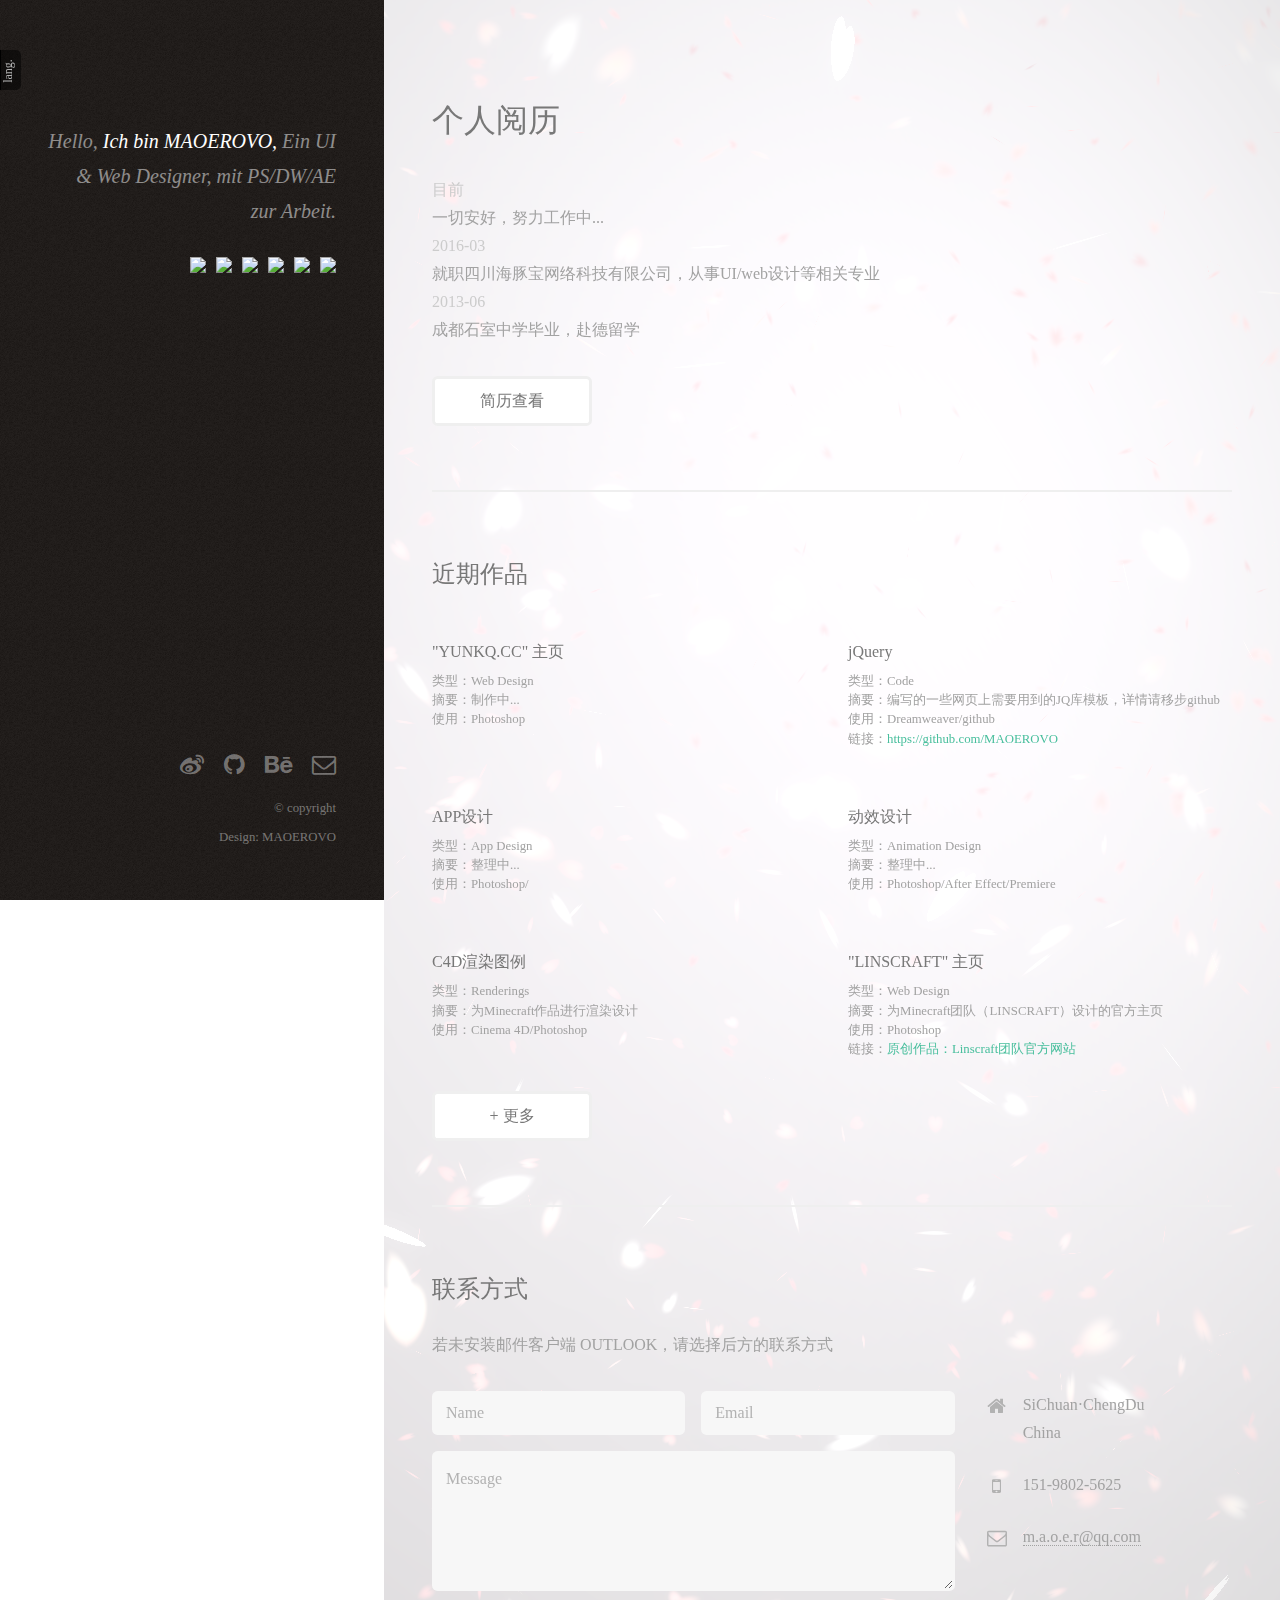
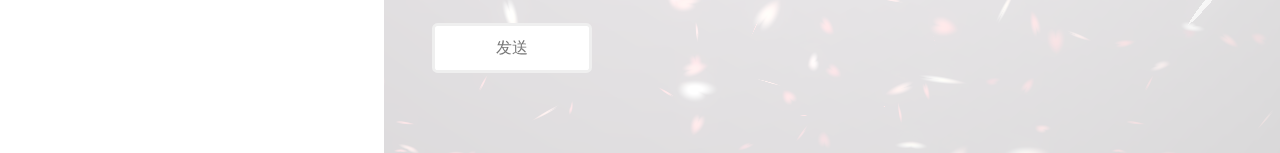
==== commit d87a5484: "Update index.html" ====
--- a/index.html
+++ b/index.html
@@ -67,7 +67,7 @@
 							<article class="6u 12u$(xsmall) work-item">
 								<a href="http://omwgiovc7.bkt.clouddn.com/images/fulls/01.jpg?v=0506" class="image fit thumb"><img src="http://omwgiovc7.bkt.clouddn.com/images/thumbs/01.jpg?v=0506" alt="" /></a>
 								<h3>"YUNKQ.CC" 主页</h3>
-								<p>类型：Web Design</p><p>摘要：</p><p>使用：</p>
+								<p>类型：Web Design</p><p>摘要：制作中...</p><p>使用：Photoshop</p>
 							</article>
 							<article class="6u$ 12u$(xsmall) work-item">
 								<a href="http://omwgiovc7.bkt.clouddn.com/images/fulls/02.jpg?v=0506" class="image fit thumb"><img src="http://omwgiovc7.bkt.clouddn.com/images/thumbs/02.jpg?v=0506" alt="" /></a>
@@ -77,12 +77,12 @@
 							<article class="6u 12u$(xsmall) work-item">
 								<a href="http://omwgiovc7.bkt.clouddn.com/images/fulls/03.jpg?v=0506" class="image fit thumb"><img src="http://omwgiovc7.bkt.clouddn.com/images/thumbs/03.jpg?v=0506" alt="" /></a>
 								<h3>APP设计</h3>
-								<p>类型：App Design</p><p>摘要：</p><p>使用：</p>
+								<p>类型：App Design</p><p>摘要：整理中...</p><p>使用：Photoshop/</p>
 							</article>
 							<article class="6u$ 12u$(xsmall) work-item">
 								<a href="http://omwgiovc7.bkt.clouddn.com/images/fulls/04.jpg?v=0506" class="image fit thumb"><img src="http://omwgiovc7.bkt.clouddn.com/images/thumbs/04.gif?v=0506" alt="" /></a>
 								<h3>动效设计</h3>
-								<p>类型：Animation Design</p><p>摘要：</p><p>使用：Photoshop/After Effect/Premiere</p>
+								<p>类型：Animation Design</p><p>摘要：整理中...</p><p>使用：Photoshop/After Effect/Premiere</p>
 							</article>
 							<article class="6u 12u$(xsmall) work-item">
 								<a href="http://omwgiovc7.bkt.clouddn.com/images/fulls/05.jpg?v=0506" class="image fit thumb"><img src="http://omwgiovc7.bkt.clouddn.com/images/thumbs/05.jpg?v=0506" alt="" /></a>
@@ -92,7 +92,7 @@
 							<article class="6u$ 12u$(xsmall) work-item">
 								<a href="http://omwgiovc7.bkt.clouddn.com/images/fulls/06.jpg?v=0506" class="image fit thumb"><img src="http://omwgiovc7.bkt.clouddn.com/images/thumbs/06.jpg?v=0506" alt="" /></a>
 								<h3>"LINSCRAFT" 主页</h3>
-								<p>类型：Web Design</p><p>摘要：为Minecraft团队（LINSCRAFT）设计的官方主页</p><p>使用：Photoshop</p>
+								<p>类型：Web Design</p><p>摘要：为Minecraft团队（LINSCRAFT）设计的官方主页</p><p>使用：Photoshop</p><p>链接：<a target="_blank" href="http://www.zcool.com.cn/work/ZMTQwMTgwODg=.html" style="border:none;">原创作品：Linscraft团队官方网站</a></p>
 							</article>
 						</div>
 						<ul class="actions">
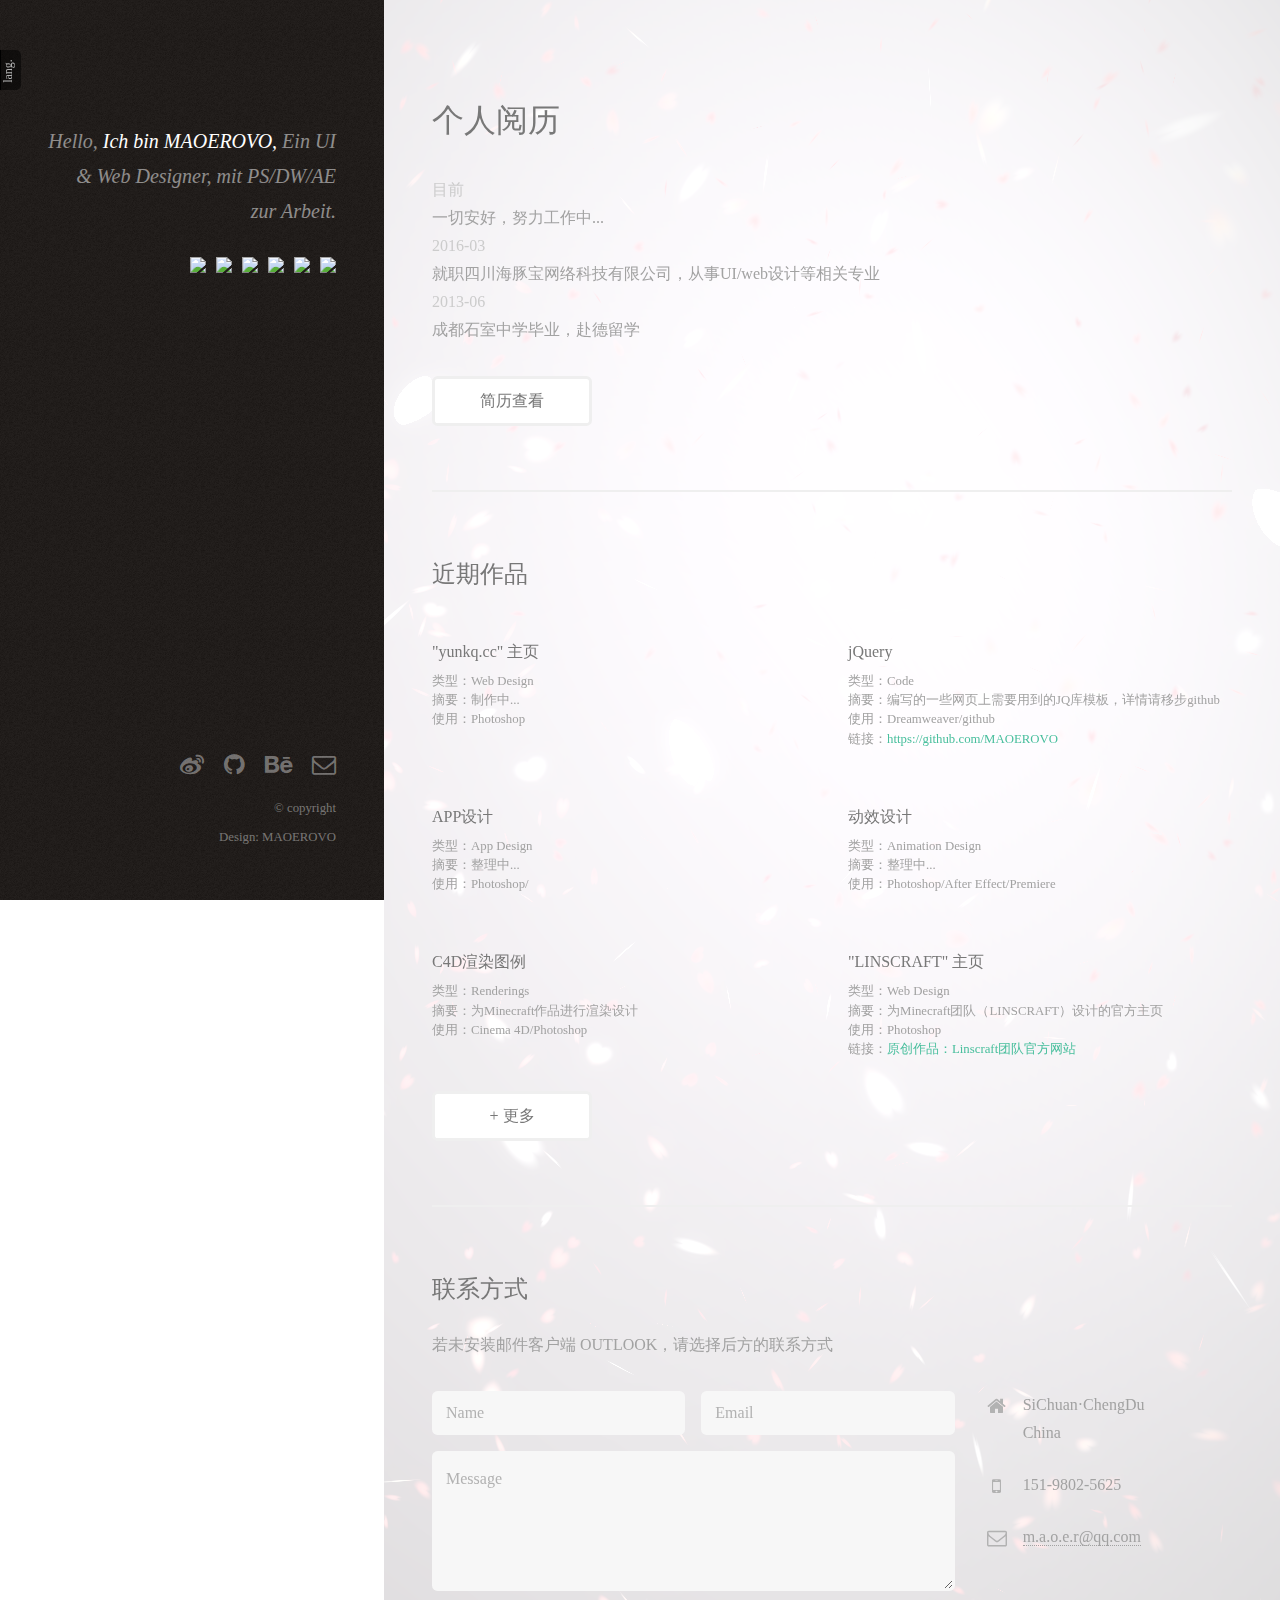
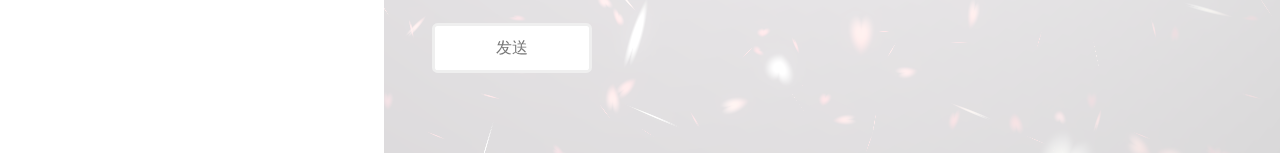
==== commit ff40a17c: "Update index.html" ====
--- a/index.html
+++ b/index.html
@@ -66,7 +66,7 @@
 						<div class="row">
 							<article class="6u 12u$(xsmall) work-item">
 								<a href="http://omwgiovc7.bkt.clouddn.com/images/fulls/01.jpg?v=0506" class="image fit thumb"><img src="http://omwgiovc7.bkt.clouddn.com/images/thumbs/01.jpg?v=0506" alt="" /></a>
-								<h3>"YUNKQ.CC" 主页</h3>
+								<h3>"yunkq.cc" 主页</h3>
 								<p>类型：Web Design</p><p>摘要：制作中...</p><p>使用：Photoshop</p>
 							</article>
 							<article class="6u$ 12u$(xsmall) work-item">
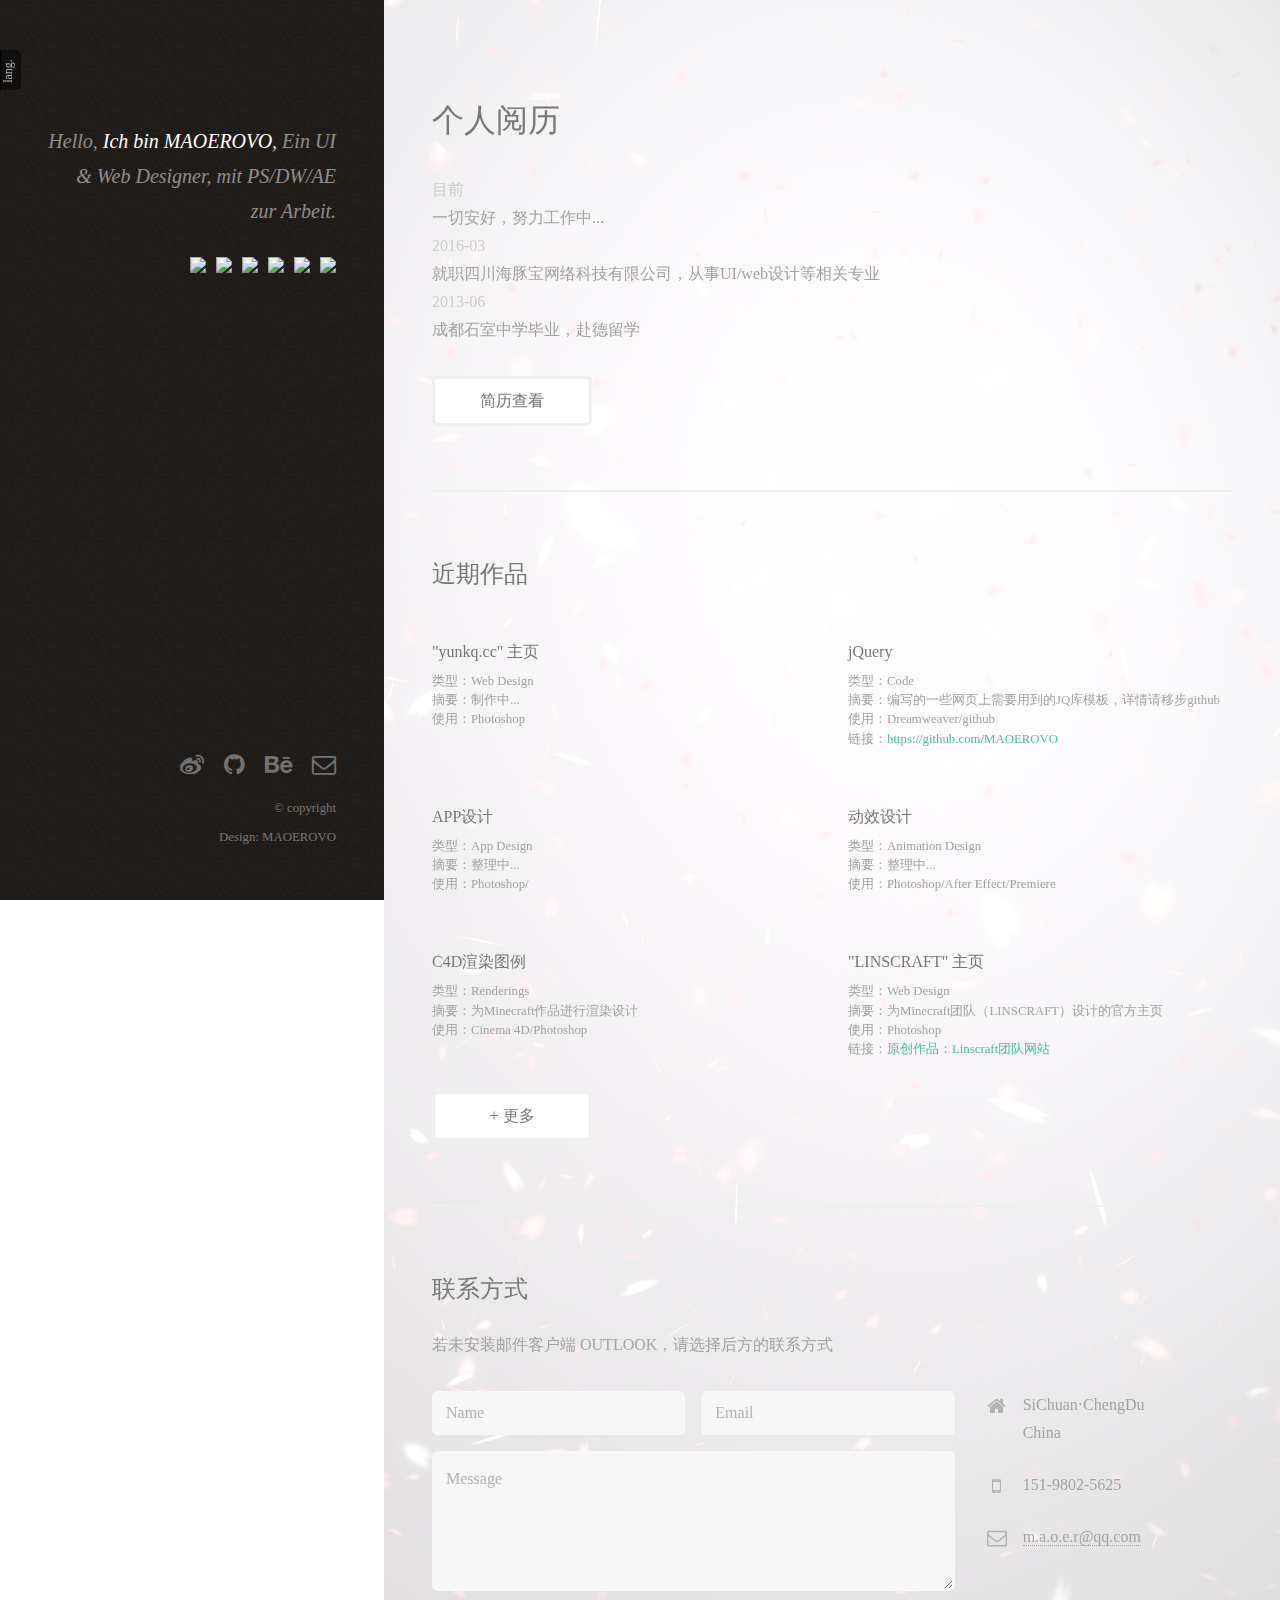
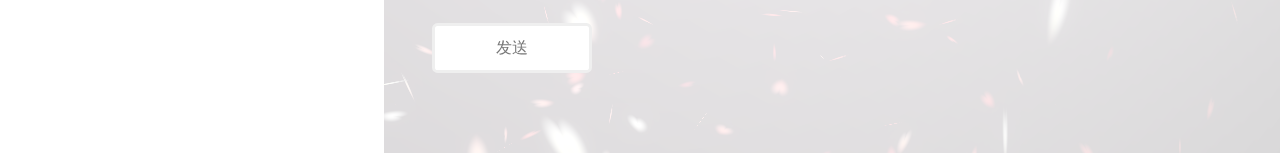
==== commit 2ed392ff: "Update index.html" ====
--- a/index.html
+++ b/index.html
@@ -92,7 +92,7 @@
 							<article class="6u$ 12u$(xsmall) work-item">
 								<a href="http://omwgiovc7.bkt.clouddn.com/images/fulls/06.jpg?v=0506" class="image fit thumb"><img src="http://omwgiovc7.bkt.clouddn.com/images/thumbs/06.jpg?v=0506" alt="" /></a>
 								<h3>"LINSCRAFT" 主页</h3>
-								<p>类型：Web Design</p><p>摘要：为Minecraft团队（LINSCRAFT）设计的官方主页</p><p>使用：Photoshop</p><p>链接：<a target="_blank" href="http://www.zcool.com.cn/work/ZMTQwMTgwODg=.html" style="border:none;">原创作品：Linscraft团队官方网站</a></p>
+								<p>类型：Web Design</p><p>摘要：为Minecraft团队（LINSCRAFT）设计的官方主页</p><p>使用：Photoshop</p><p>链接：<a target="_blank" href="http://www.zcool.com.cn/work/ZMTQwMTgwODg=.html" style="border:none;">原创作品：Linscraft团队网站</a></p>
 							</article>
 						</div>
 						<ul class="actions">
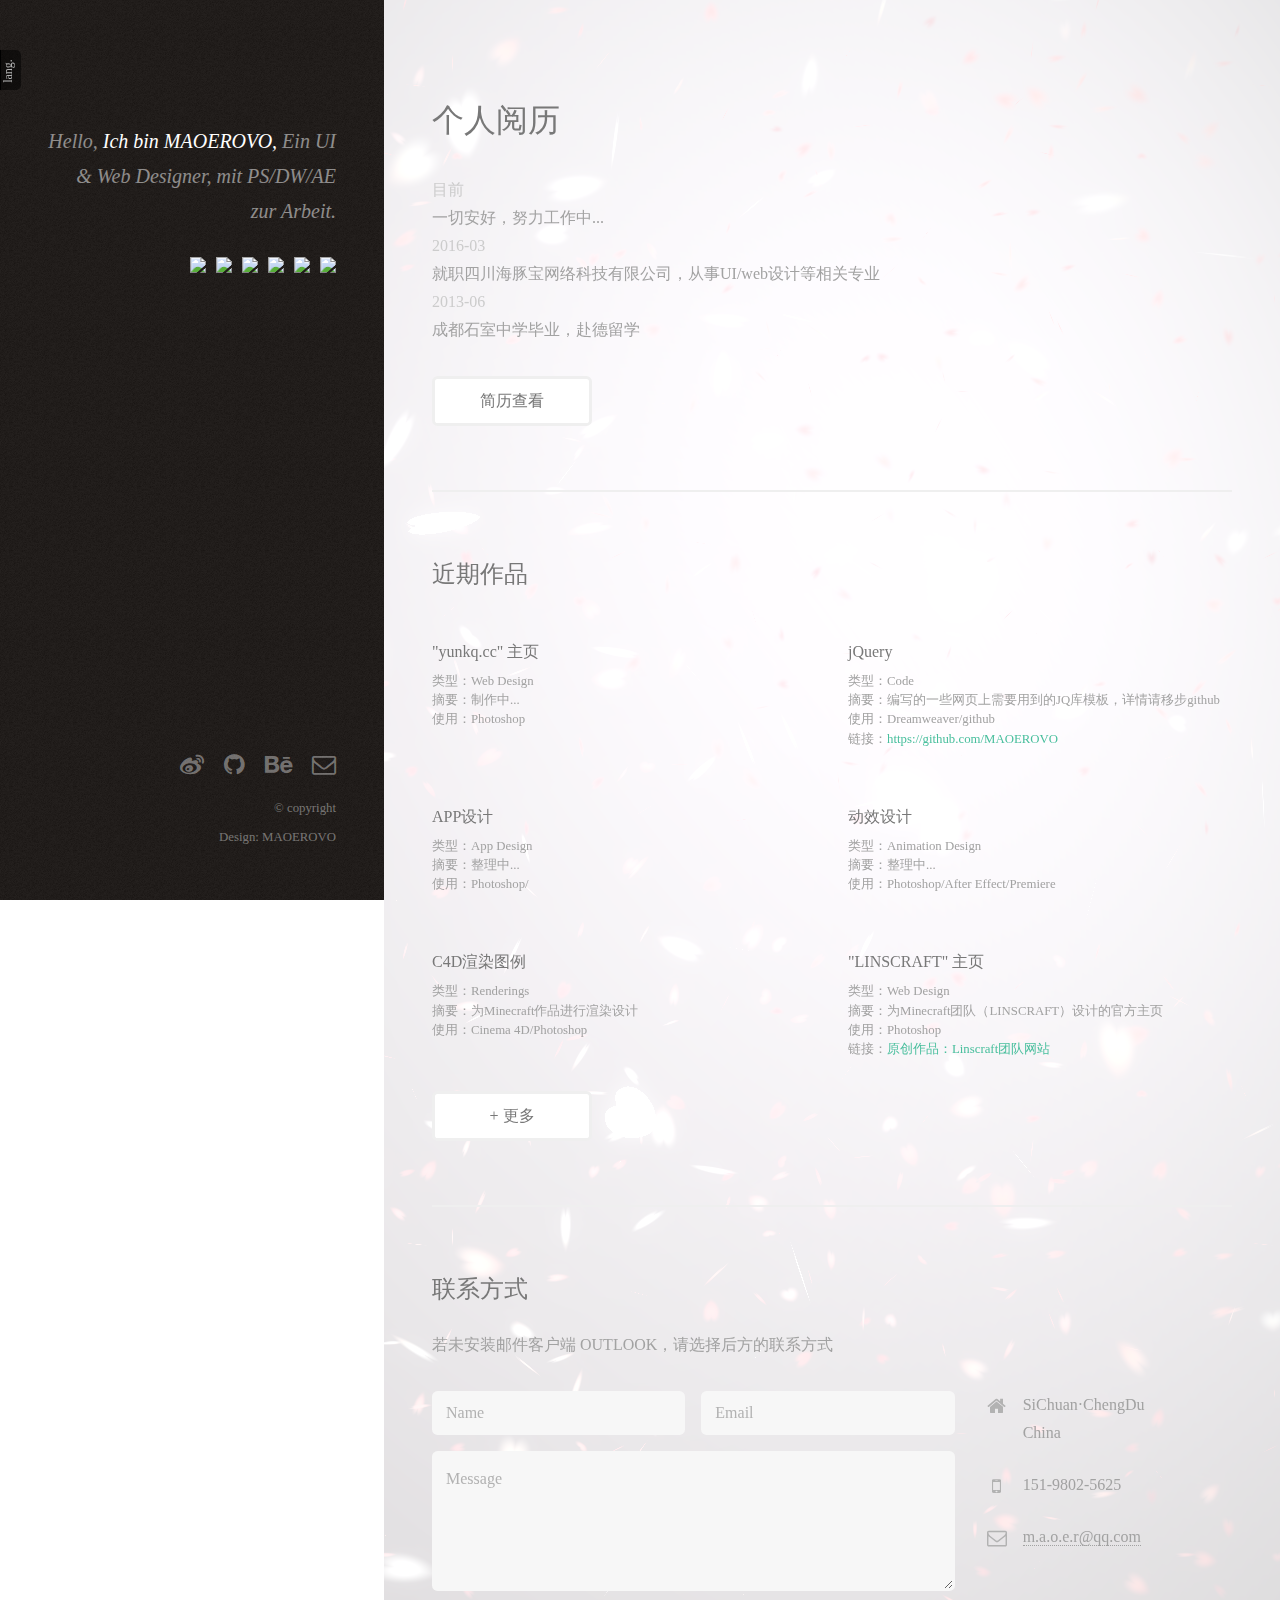
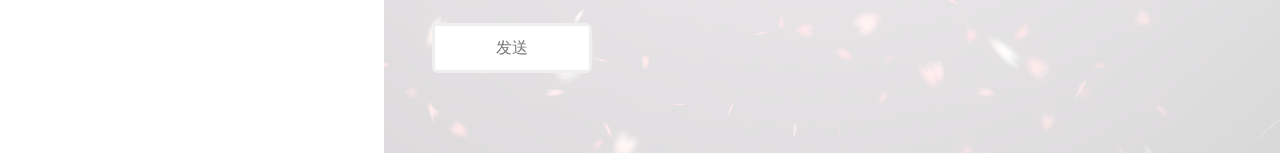
==== commit 6951340c: "Update index.html" ====
--- a/index.html
+++ b/index.html
@@ -90,7 +90,7 @@
 								<p>类型：Renderings</p><p>摘要：为Minecraft作品进行渲染设计</p><p>使用：Cinema 4D/Photoshop</p>
 							</article>
 							<article class="6u$ 12u$(xsmall) work-item">
-								<a href="http://omwgiovc7.bkt.clouddn.com/images/fulls/06.jpg?v=0506" class="image fit thumb"><img src="http://omwgiovc7.bkt.clouddn.com/images/thumbs/06.jpg?v=0506" alt="" /></a>
+								<a href="http://omwgiovc7.bkt.clouddn.com/images/fulls/06.jpg?v=050602" class="image fit thumb"><img src="http://omwgiovc7.bkt.clouddn.com/images/thumbs/06.jpg?v=0506" alt="" /></a>
 								<h3>"LINSCRAFT" 主页</h3>
 								<p>类型：Web Design</p><p>摘要：为Minecraft团队（LINSCRAFT）设计的官方主页</p><p>使用：Photoshop</p><p>链接：<a target="_blank" href="http://www.zcool.com.cn/work/ZMTQwMTgwODg=.html" style="border:none;">原创作品：Linscraft团队网站</a></p>
 							</article>
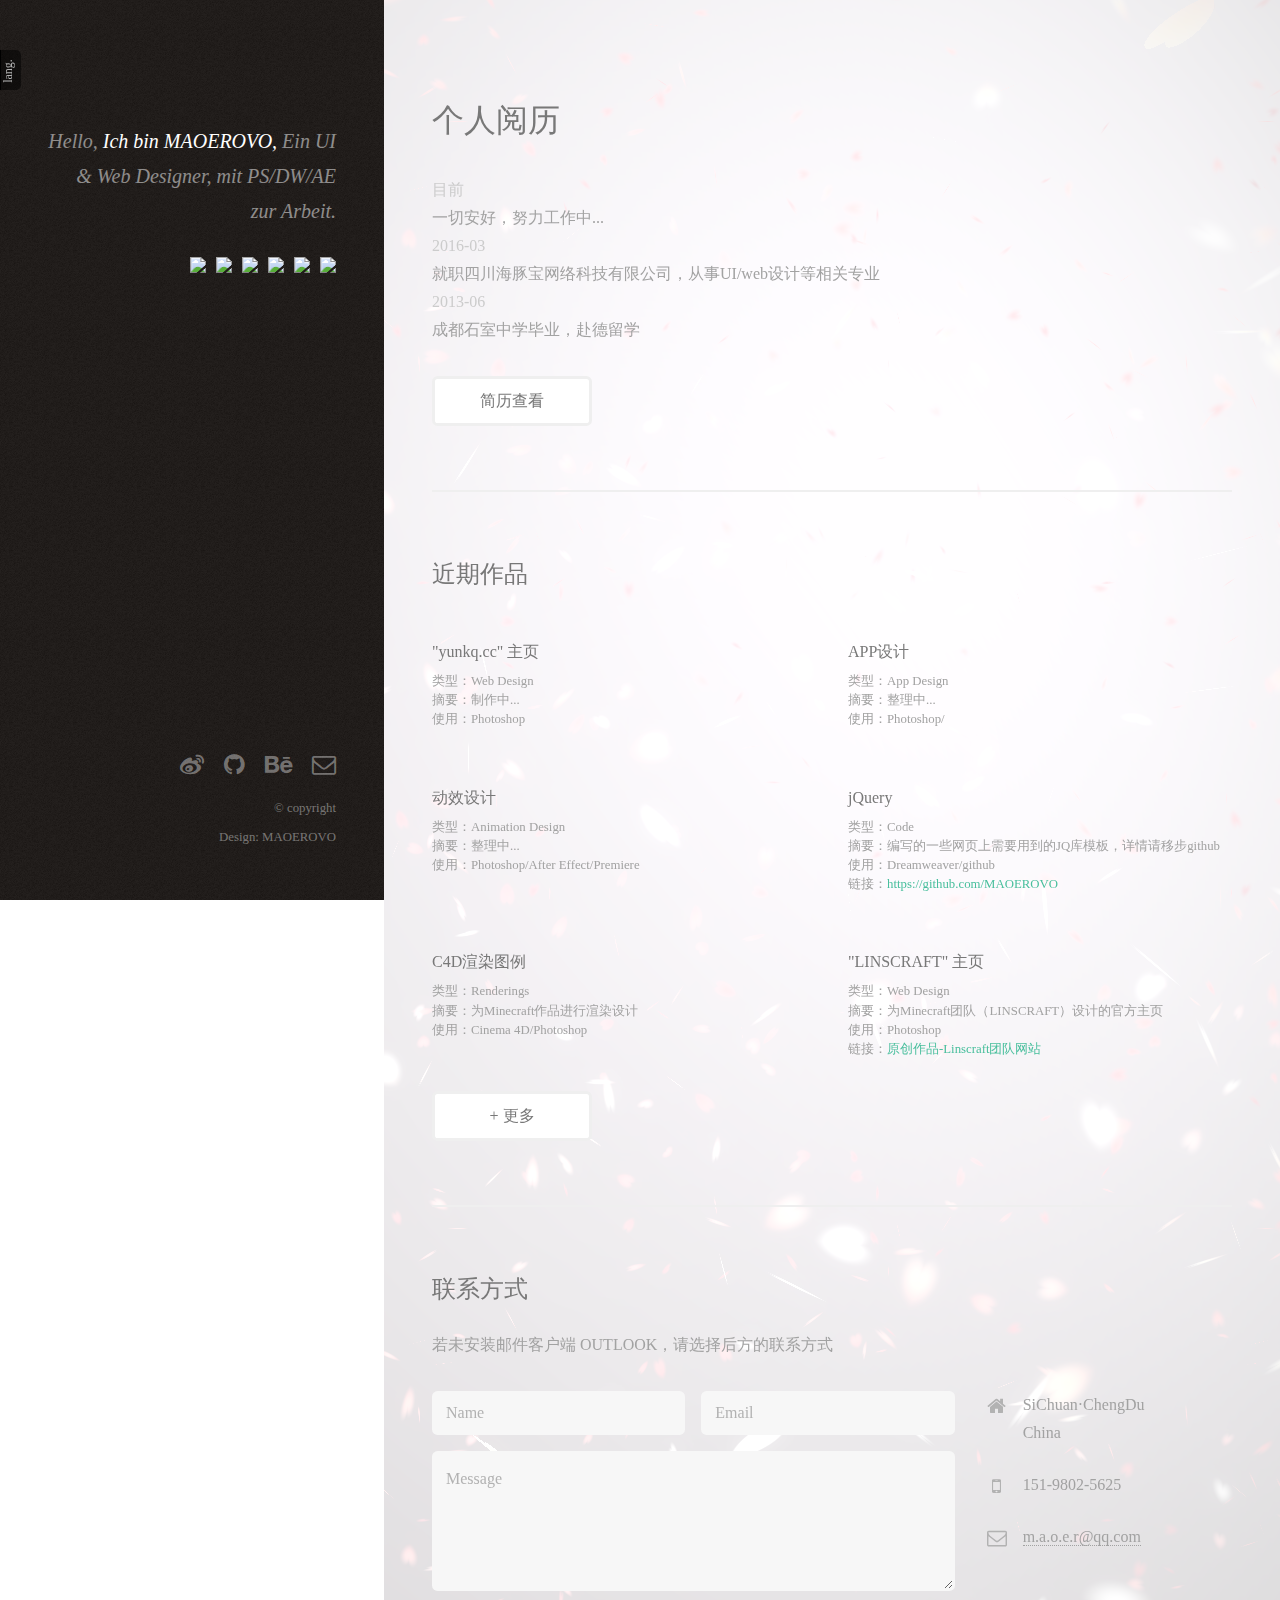
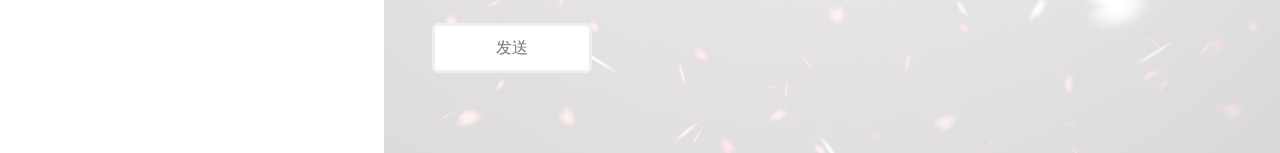
==== commit c485a7ec: "修改" ====
--- a/index.html
+++ b/index.html
@@ -23,7 +23,7 @@
                             <p class="lang-p">lang.</p>
                         </ul>
                     </div>
-					<a href="#" class="image avatar"><img src="http://omwgiovc7.bkt.clouddn.com/images/avatar.jpg?v=0506" alt="" /></a>
+					<a href="#" class="image avatar"><img src="http://omwgiovc7.bkt.clouddn.com/images/avatar.jpg?v=051201" alt="" /></a>
 					<h1>
                     <i class="lang-DE">Hello,<br>
                     <strong>Ich bin MAOEROVO,</strong><br>
@@ -65,34 +65,34 @@
 						<h2>近期作品</h2>
 						<div class="row">
 							<article class="6u 12u$(xsmall) work-item">
-								<a href="http://omwgiovc7.bkt.clouddn.com/images/fulls/01.jpg?v=0506" class="image fit thumb"><img src="http://omwgiovc7.bkt.clouddn.com/images/thumbs/01.jpg?v=0506" alt="" /></a>
+								<a href="http://omwgiovc7.bkt.clouddn.com/images/fulls/01.jpg?v=051201" class="image fit thumb"><img src="http://omwgiovc7.bkt.clouddn.com/images/thumbs/01.jpg?v=051201" alt="" /></a>
 								<h3>"yunkq.cc" 主页</h3>
 								<p>类型：Web Design</p><p>摘要：制作中...</p><p>使用：Photoshop</p>
 							</article>
 							<article class="6u$ 12u$(xsmall) work-item">
-								<a href="http://omwgiovc7.bkt.clouddn.com/images/fulls/02.jpg?v=0506" class="image fit thumb"><img src="http://omwgiovc7.bkt.clouddn.com/images/thumbs/02.jpg?v=0506" alt="" /></a>
+								<a href="http://omwgiovc7.bkt.clouddn.com/images/fulls/02.jpg?v=051201" class="image fit thumb"><img src="http://omwgiovc7.bkt.clouddn.com/images/thumbs/02.jpg?v=051201" alt="" /></a>
+								<h3>APP设计</h3>
+								<p>类型：App Design</p><p>摘要：整理中...</p><p>使用：Photoshop/</p>
+							</article>
+							<article class="6u 12u$(xsmall) work-item">
+								<a href="http://omwgiovc7.bkt.clouddn.com/images/fulls/03.jpg?v=051201" class="image fit thumb"><img src="http://omwgiovc7.bkt.clouddn.com/images/thumbs/03.gif?v=051201" alt="" /></a>
+								<h3>动效设计</h3>
+								<p>类型：Animation Design</p><p>摘要：整理中...</p><p>使用：Photoshop/After Effect/Premiere</p>
+							</article>
+							<article class="6u$ 12u$(xsmall) work-item">
+								<a href="http://omwgiovc7.bkt.clouddn.com/images/fulls/04.jpg?v=051201" class="image fit thumb"><img src="http://omwgiovc7.bkt.clouddn.com/images/thumbs/04.jpg?v=051201" alt="" /></a>
 								<h3>jQuery</h3>
 								<p>类型：Code</p><p>摘要：编写的一些网页上需要用到的JQ库模板，详情请移步github</p><p>使用：Dreamweaver/github</p><p>链接：<a target="_blank" href="https://github.com/MAOEROVO" style="border:none;">https://github.com/MAOEROVO</a></p>
 							</article>
 							<article class="6u 12u$(xsmall) work-item">
-								<a href="http://omwgiovc7.bkt.clouddn.com/images/fulls/03.jpg?v=0506" class="image fit thumb"><img src="http://omwgiovc7.bkt.clouddn.com/images/thumbs/03.jpg?v=0506" alt="" /></a>
-								<h3>APP设计</h3>
-								<p>类型：App Design</p><p>摘要：整理中...</p><p>使用：Photoshop/</p>
-							</article>
-							<article class="6u$ 12u$(xsmall) work-item">
-								<a href="http://omwgiovc7.bkt.clouddn.com/images/fulls/04.jpg?v=0506" class="image fit thumb"><img src="http://omwgiovc7.bkt.clouddn.com/images/thumbs/04.gif?v=0506" alt="" /></a>
-								<h3>动效设计</h3>
-								<p>类型：Animation Design</p><p>摘要：整理中...</p><p>使用：Photoshop/After Effect/Premiere</p>
-							</article>
-							<article class="6u 12u$(xsmall) work-item">
-								<a href="http://omwgiovc7.bkt.clouddn.com/images/fulls/05.jpg?v=0506" class="image fit thumb"><img src="http://omwgiovc7.bkt.clouddn.com/images/thumbs/05.jpg?v=0506" alt="" /></a>
+								<a href="http://omwgiovc7.bkt.clouddn.com/images/fulls/05.jpg?v=051201" class="image fit thumb"><img src="http://omwgiovc7.bkt.clouddn.com/images/thumbs/05.jpg?v=051201" alt="" /></a>
 								<h3>C4D渲染图例</h3>
 								<p>类型：Renderings</p><p>摘要：为Minecraft作品进行渲染设计</p><p>使用：Cinema 4D/Photoshop</p>
 							</article>
 							<article class="6u$ 12u$(xsmall) work-item">
-								<a href="http://omwgiovc7.bkt.clouddn.com/images/fulls/06.jpg?v=050602" class="image fit thumb"><img src="http://omwgiovc7.bkt.clouddn.com/images/thumbs/06.jpg?v=0506" alt="" /></a>
+								<a href="http://omwgiovc7.bkt.clouddn.com/images/fulls/06.jpg?v=051201" class="image fit thumb"><img src="http://omwgiovc7.bkt.clouddn.com/images/thumbs/06.jpg?v=051201" alt="" /></a>
 								<h3>"LINSCRAFT" 主页</h3>
-								<p>类型：Web Design</p><p>摘要：为Minecraft团队（LINSCRAFT）设计的官方主页</p><p>使用：Photoshop</p><p>链接：<a target="_blank" href="http://www.zcool.com.cn/work/ZMTQwMTgwODg=.html" style="border:none;">原创作品：Linscraft团队网站</a></p>
+								<p>类型：Web Design</p><p>摘要：为Minecraft团队（LINSCRAFT）设计的官方主页</p><p>使用：Photoshop</p><p>链接：<a target="_blank" href="http://www.zcool.com.cn/work/ZMTQwMTgwODg=.html" style="border:none;">原创作品-Linscraft团队网站</a></p>
 							</article>
 						</div>
 						<ul class="actions">
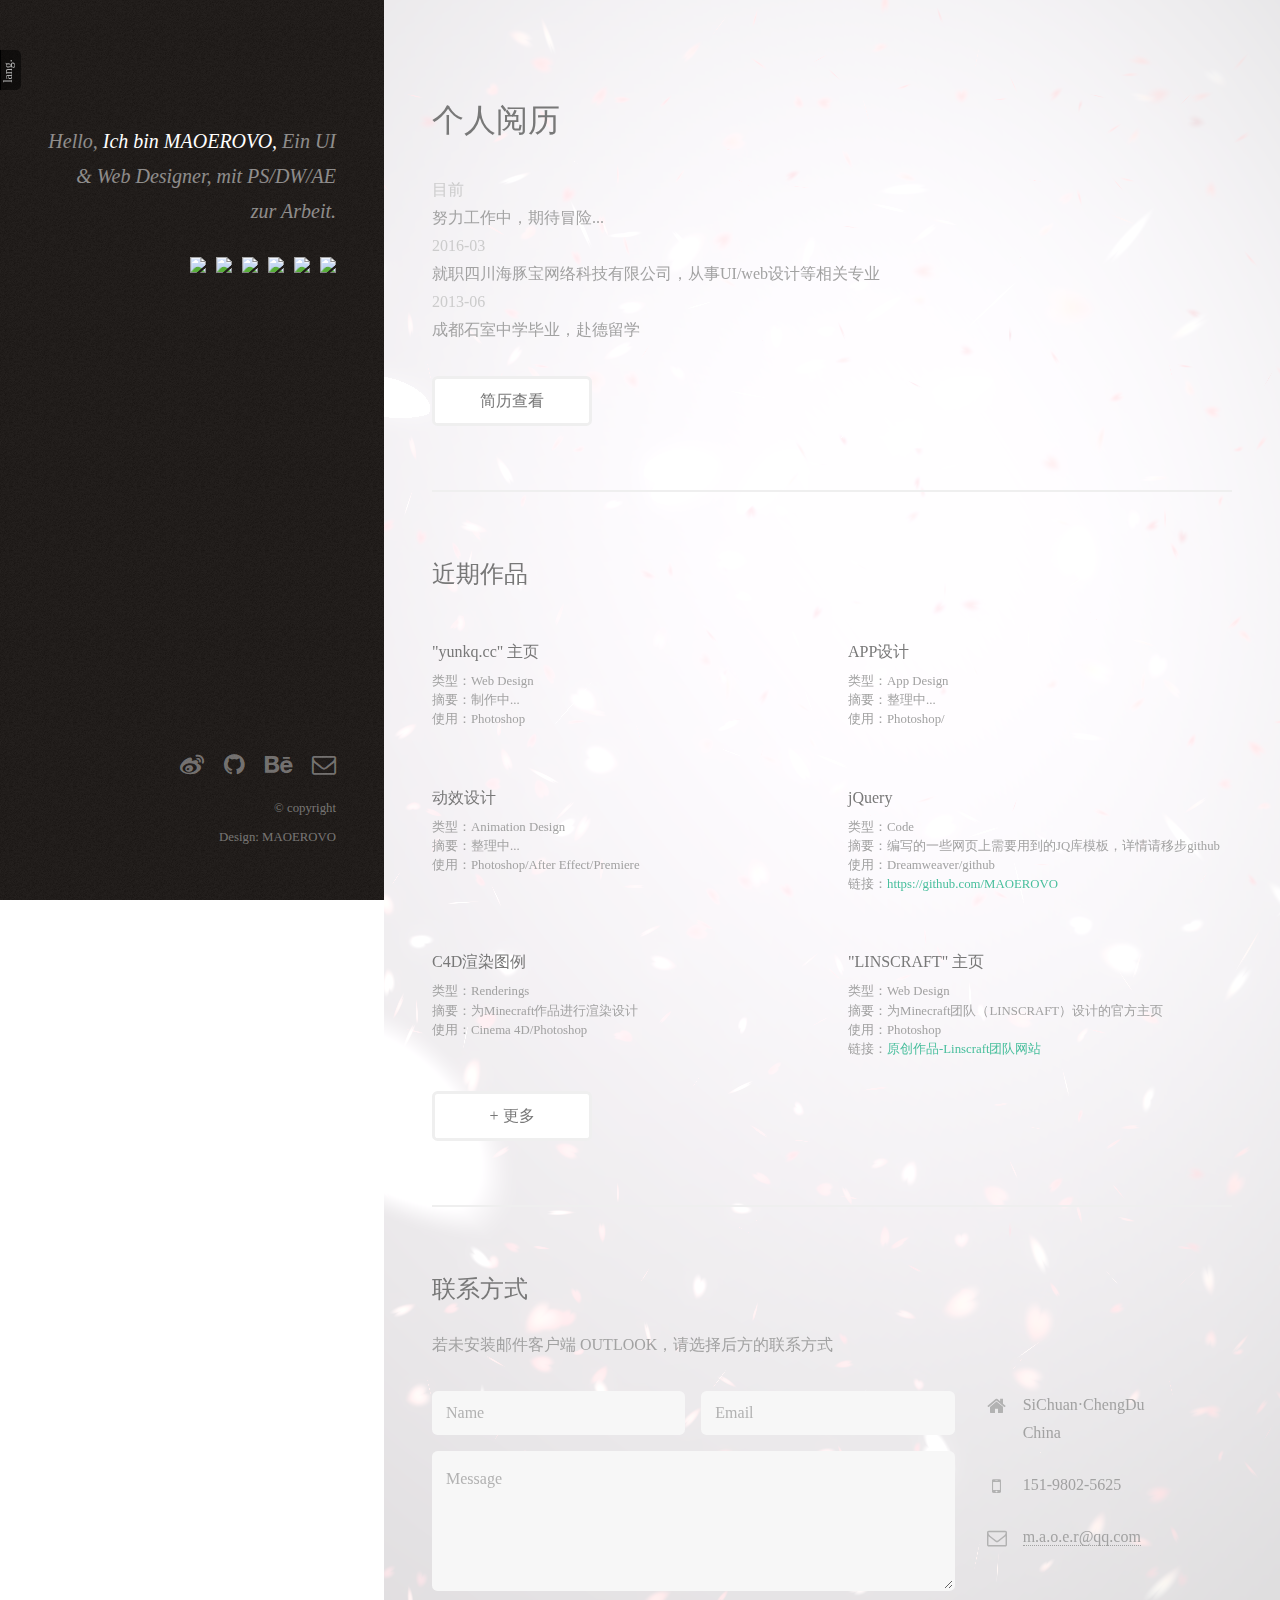
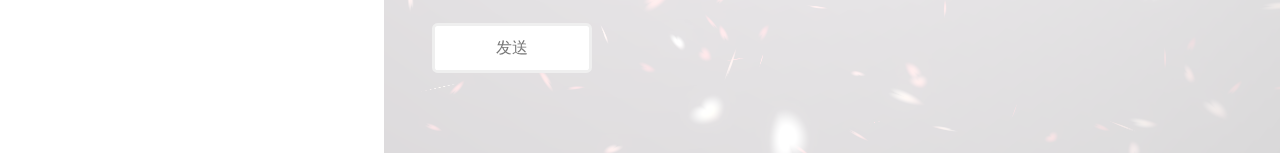
==== commit dc686c9b: "更新" ====
--- a/index.html
+++ b/index.html
@@ -54,7 +54,7 @@
 						<header class="major">
 							<h2>个人阅历</h2>
 						</header>
-						<p class="P_info"><time>目前</time><br>一切安好，努力工作中...<br><time>2016-03</time><br>就职四川海豚宝网络科技有限公司，从事UI/web设计等相关专业<br><time>2013-06</time><br>成都石室中学毕业，赴德留学</p>
+						<p class="P_info"><time>目前</time><br>努力工作中，期待冒险...<br><time>2016-03</time><br>就职四川海豚宝网络科技有限公司，从事UI/web设计等相关专业<br><time>2013-06</time><br>成都石室中学毕业，赴德留学</p>
 						<ul class="actions">
 							<li><a target="CViframe" href="CV/CV.html" class="button" id="CVbtn">简历查看</a></li>
 						</ul>
--- a/assets/css/main.css
+++ b/assets/css/main.css
@@ -2816,6 +2816,24 @@
 				text-align: center;
 				top: 50%;
 				width: 1.5em;
+				z-index:1;
+			}
+
+			.poptrox-popup .nav-next:after,
+			.poptrox-popup .nav-previous:after {
+				-moz-osx-font-smoothing: grayscale;
+				-webkit-font-smoothing: antialiased;
+				content:"";
+				height: 8em;
+				line-height: 1em;
+				margin-top: -0.75em;
+				position: absolute;
+				text-align: center;
+				top: 50%;
+				transform:translateY(-50%);
+				width: 3.5em;
+				background:rgba(0,0,0,1);
+				z-index:0;
 			}
 
 		.poptrox-popup .nav-next {
@@ -2835,6 +2853,16 @@
 				content: '\f104';
 				left: 0;
 			}
+			
+			.poptrox-popup .nav-next:after{ 
+				border-radius: 5px 0 0 5px;
+				right:0;
+				}
+
+			.poptrox-popup .nav-previous:after{ 
+				border-radius:0 5px 5px 0;
+				left:0;
+				}
 
 		.poptrox-popup .closer {
 			text-decoration: none;
@@ -2870,8 +2898,29 @@
 				-ms-box-sizing: content-box;
 				box-sizing: content-box;
 				border-radius: 100%;
-				border: solid 3px rgba(255, 255, 255, 0.5);
+				border: solid 3px rgba(255, 255, 255, 0);
 				content: '\f00d';
+				display: block;
+				font-size: 1em;
+				height: 1.75em;
+				left: 50%;
+				line-height: 1.75em;
+				margin: -0.875em 0 0 -0.875em;
+				position: absolute;
+				top: 50%;
+				width: 1.75em;
+			}
+
+			.poptrox-popup .closer:after {
+				-moz-box-sizing: content-box;
+				-webkit-box-sizing: content-box;
+				-ms-box-sizing: content-box;
+				box-sizing: content-box;
+				border-radius: 5px;
+				border: solid 3px rgba(255, 255, 255, 0);
+				content: "";
+				background:rgba(0,0,0,1);
+				z-index:-1;
 				display: block;
 				font-size: 1em;
 				height: 1.75em;
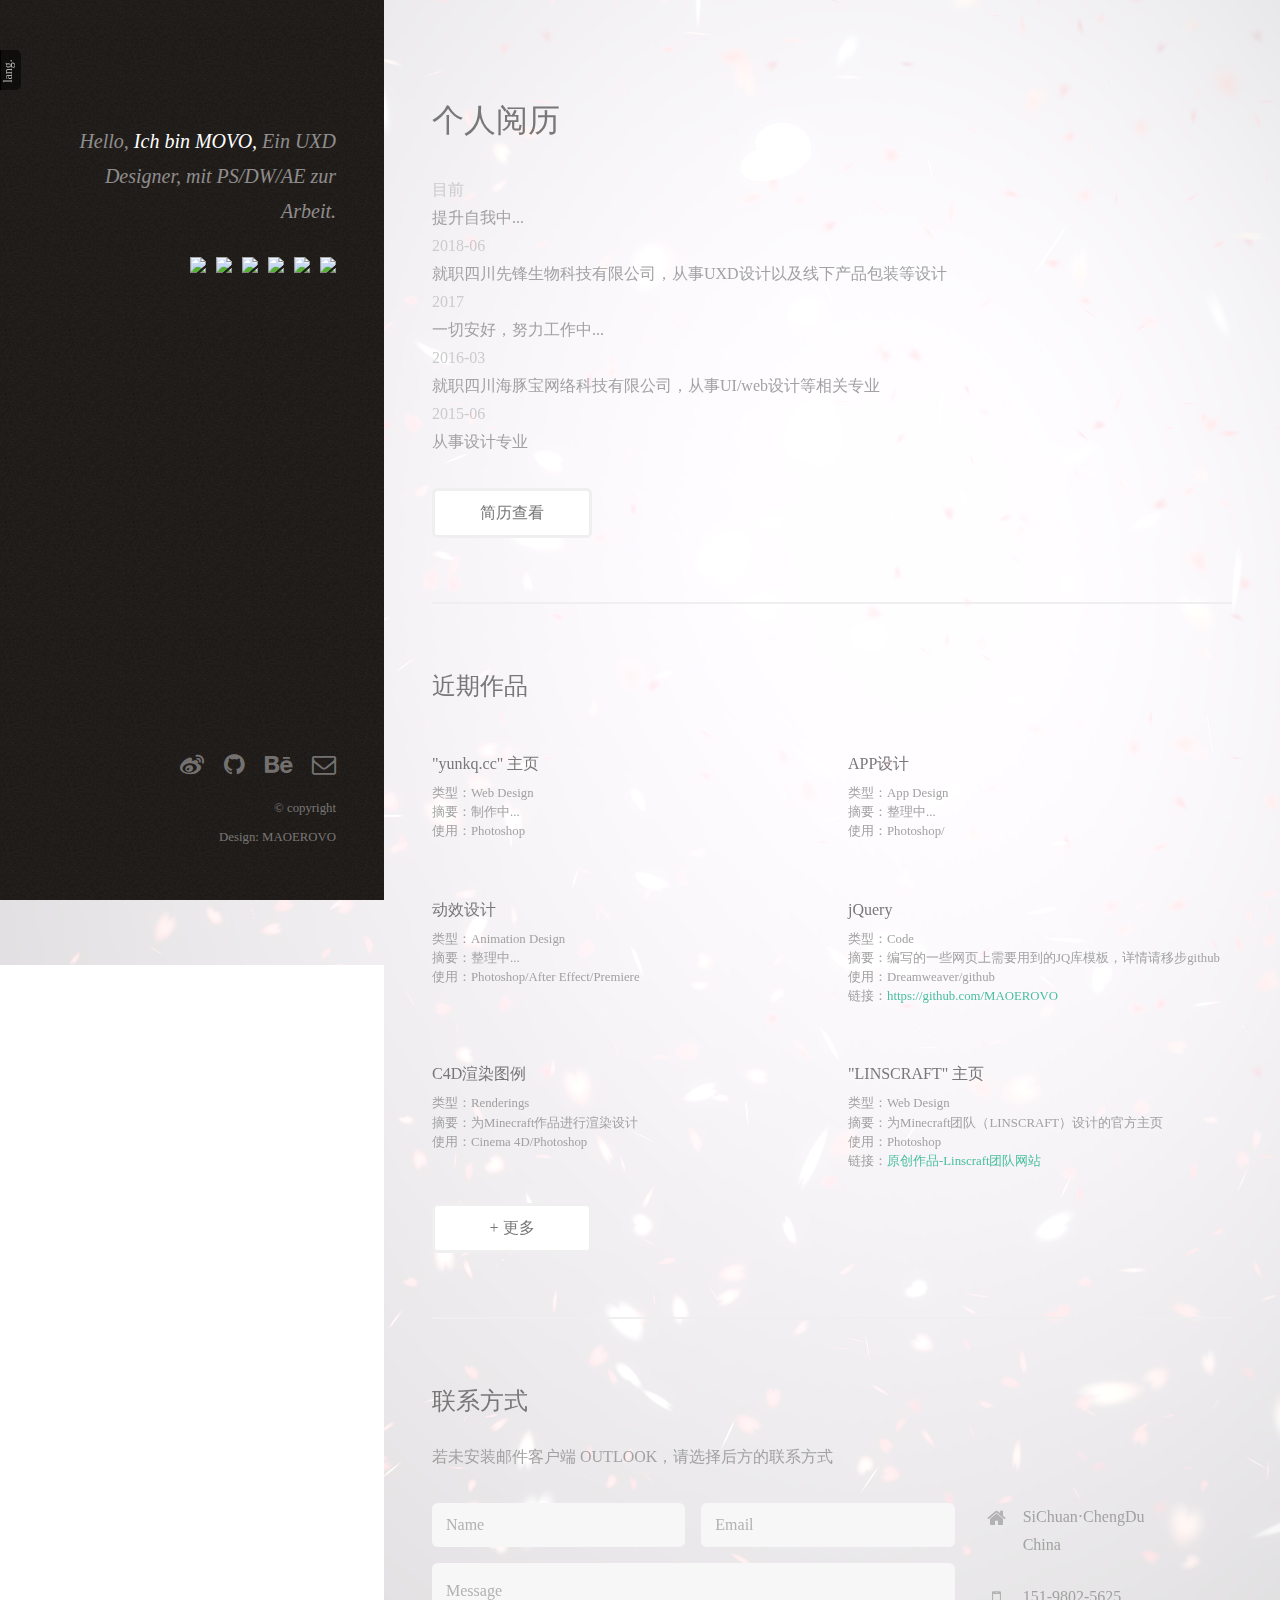
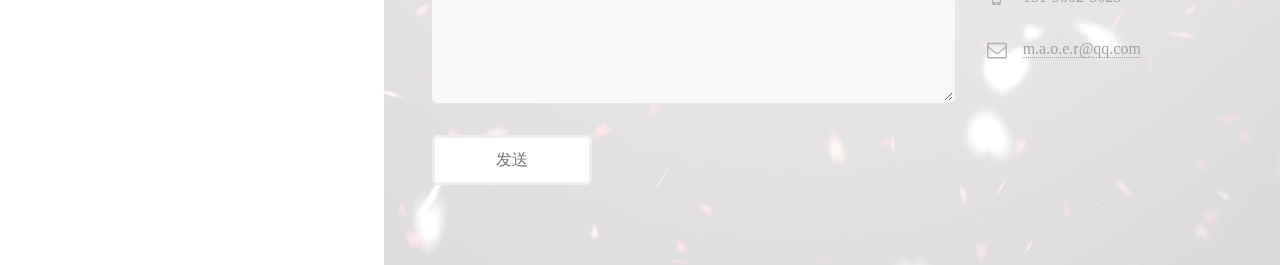
==== commit a48cd2d8: "Update index.html" ====
--- a/index.html
+++ b/index.html
@@ -19,20 +19,20 @@
                 	<div class="language">
                     	<ul>
                         	<li class="chinese"><a class="b-lang-CN">中</a></li>
-                        	<li class="deutsch"><a class="b-lang-DE">En</a></li>
+                        	<li class="deutsch"><a class="b-lang-DE">De</a></li>
                             <p class="lang-p">lang.</p>
                         </ul>
                     </div>
-					<a href="#" class="image avatar"><img src="http://omwgiovc7.bkt.clouddn.com/images/avatar.jpg?v=051201" alt="" /></a>
+					<a href="#" class="image avatar"><img src="http://omwgiovc7.bkt.clouddn.com/images/avatar.jpg?v=0506" alt="" /></a>
 					<h1>
                     <i class="lang-DE">Hello,<br>
-                    <strong>Ich bin MAOEROVO,</strong><br>
-					Ein UI & Web Designer,<br>
+                    <strong>Ich bin MOVO,</strong><br>
+					Ein UXD Designer,<br>
 					mit PS/DW/AE zur Arbeit.<br>
                     </i>
-                    <i class="lang-CN">你好<br>
-                    <strong>我是 MAOEROVO</strong><br>
-					UI & Web 设计师<br>
+                    <i class="lang-CN">嗨<br>
+                    <strong>我是 MOVO</strong><br>
+					UXD 设计师<br>
 					使用 PS/DW/AE 进行工作<br>
                     </i>
                     	<ul class="icon-ul">
@@ -54,7 +54,7 @@
 						<header class="major">
 							<h2>个人阅历</h2>
 						</header>
-						<p class="P_info"><time>目前</time><br>努力工作中，期待冒险...<br><time>2016-03</time><br>就职四川海豚宝网络科技有限公司，从事UI/web设计等相关专业<br><time>2013-06</time><br>成都石室中学毕业，赴德留学</p>
+						<p class="P_info"><time>目前</time><br>提升自我中...<br><time>2018-06</time><br>就职四川先锋生物科技有限公司，从事UXD设计以及线下产品包装等设计<br><time>2017</time><br>一切安好，努力工作中...<br><time>2016-03</time><br>就职四川海豚宝网络科技有限公司，从事UI/web设计等相关专业<br><time>2015-06</time><br>从事设计专业</p>
 						<ul class="actions">
 							<li><a target="CViframe" href="CV/CV.html" class="button" id="CVbtn">简历查看</a></li>
 						</ul>
